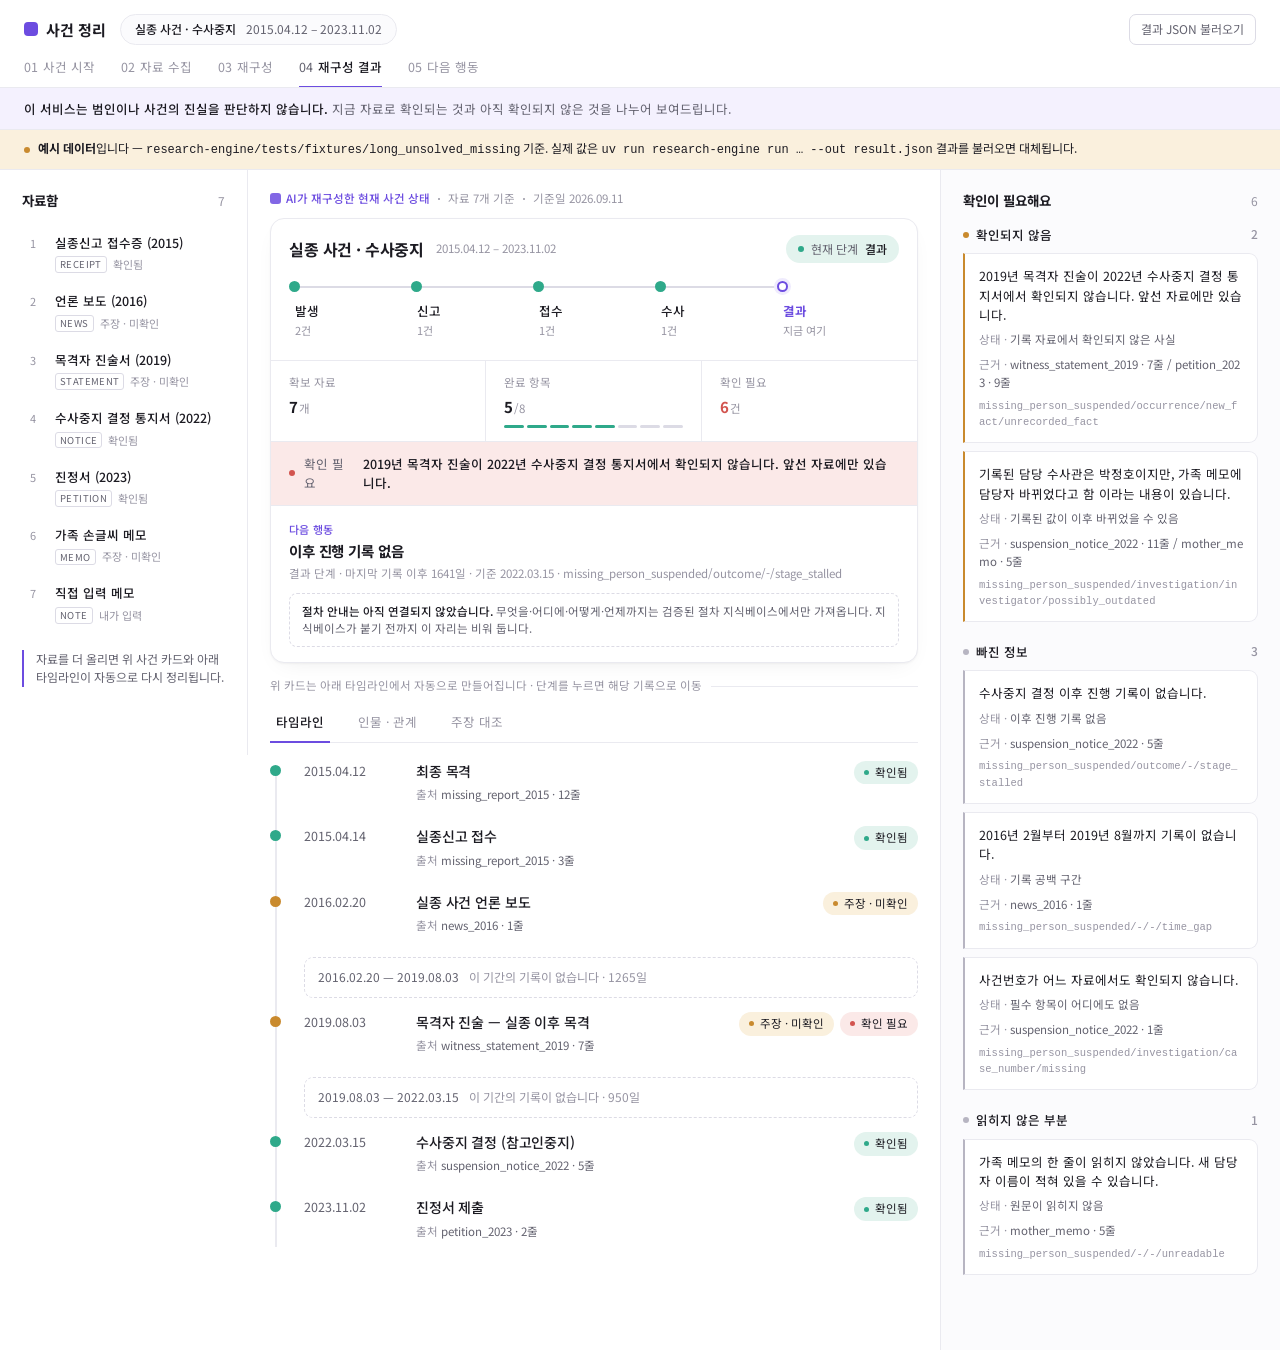
==== case-card/index.html @ bc7c815f "feat: 기능 2 사건 카드 화면 추가 research-engine의 PipelineResult를 그대로 소비하는 단일 HTML. - 사건 카드(스테퍼·지표·다음 행동)와 타임라" ====
<!doctype html>
<html lang="ko">
<head>
<meta charset="utf-8">
<meta name="viewport" content="width=device-width, initial-scale=1">
<title>나의 사건 카드</title>
<link rel="preconnect" href="https://fonts.googleapis.com">
<link rel="preconnect" href="https://fonts.gstatic.com" crossorigin>
<link rel="stylesheet" href="https://fonts.googleapis.com/css2?family=Noto+Sans+KR:wght@400;500;700&display=swap">
<style>
  :root{
    --bg:#fff; --sunken:#fbfbfd; --raised:#fff; --banner:#f4f1fe;
    --line:#eaeaf0; --line-2:#dcdbe5;
    --ink:#1c1b22; --ink-2:#63626f; --ink-3:#9694a2;
    --accent:#6c4ce0; --accent-soft:#efebfd;
    --ok:#2fa98a;   --ok-bg:#e3f3ee;
    --warn:#c98a2e; --warn-bg:#faf0dd;
    --bad:#d2544f;  --bad-bg:#fbe9e8;
    --idle:#b7b5c2;
    --shadow:0 1px 2px rgba(28,27,34,.04), 0 8px 24px -12px rgba(28,27,34,.10);
  }
  @media (prefers-color-scheme:dark){
    :root:not([data-theme="light"]){
      --bg:#131218; --sunken:#0e0d12; --raised:#1a1922; --banner:#1f1a30;
      --line:#2a2833; --line-2:#3b3846;
      --ink:#ecebf2; --ink-2:#a5a3b2; --ink-3:#75737f;
      --accent:#9b85f5; --accent-soft:#241f3a;
      --ok:#4fc9a5;   --ok-bg:#153630;
      --warn:#e0a94e; --warn-bg:#352a12;
      --bad:#ee7b76;  --bad-bg:#381c1b;
      --idle:#55525f;
      --shadow:0 1px 2px rgba(0,0,0,.4), 0 8px 24px -12px rgba(0,0,0,.6);
    }
  }
  :root[data-theme="dark"]{
    --bg:#131218; --sunken:#0e0d12; --raised:#1a1922; --banner:#1f1a30;
    --line:#2a2833; --line-2:#3b3846;
    --ink:#ecebf2; --ink-2:#a5a3b2; --ink-3:#75737f;
    --accent:#9b85f5; --accent-soft:#241f3a;
    --ok:#4fc9a5;   --ok-bg:#153630;
    --warn:#e0a94e; --warn-bg:#352a12;
    --bad:#ee7b76;  --bad-bg:#381c1b;
    --idle:#55525f;
    --shadow:0 1px 2px rgba(0,0,0,.4), 0 8px 24px -12px rgba(0,0,0,.6);
  }

  *{box-sizing:border-box}
  html,body{margin:0}
  body{
    background:var(--bg); color:var(--ink);
    font-family:"Noto Sans KR",Pretendard,-apple-system,"Malgun Gothic",sans-serif;
    font-size:13px; line-height:1.55; -webkit-font-smoothing:antialiased;
  }
  button{font:inherit;color:inherit;background:none;border:none;cursor:pointer}
  :focus-visible{outline:2px solid var(--accent);outline-offset:2px;border-radius:4px}

  /* ── 상단 ── */
  .topbar{display:flex;align-items:center;gap:14px;padding:14px 24px 0;flex-wrap:wrap}
  .brand{display:flex;align-items:center;gap:8px;font-weight:700;font-size:15px}
  .brand i{width:14px;height:14px;border-radius:4px;background:var(--accent)}
  .chip{display:flex;align-items:center;gap:10px;background:var(--sunken);
        border:1px solid var(--line);border-radius:999px;padding:5px 14px;font-size:12px}
  .chip b{font-weight:500}
  .chip span{color:var(--ink-2);font-variant-numeric:tabular-nums}
  .topbar .right{margin-left:auto;display:flex;align-items:center;gap:12px;font-size:12px;color:var(--ink-2)}
  .loadbtn{border:1px solid var(--line-2);border-radius:7px;padding:5px 11px;font-size:12px}
  .loadbtn:hover{border-color:var(--accent);color:var(--accent)}

  .tabs{display:flex;gap:26px;padding:12px 24px 0;border-bottom:1px solid var(--line);overflow-x:auto}
  .tab{padding-bottom:10px;font-size:12.5px;color:var(--ink-3);border-bottom:2px solid transparent;
       margin-bottom:-1px;white-space:nowrap}
  .tab b{font-weight:400;color:var(--ink-3);margin-right:5px;font-variant-numeric:tabular-nums}
  .tab[aria-current]{color:var(--ink);font-weight:500;border-bottom-color:var(--accent)}
  .tab[aria-current] b{color:var(--ink-2)}

  .notice{background:var(--banner);padding:11px 24px;font-size:12.5px;border-bottom:1px solid var(--line)}
  .notice b{font-weight:500}
  .notice span{color:var(--ink-2)}
  .sample{background:var(--warn-bg);padding:9px 24px;font-size:12px;border-bottom:1px solid var(--line);
          display:flex;align-items:center;gap:8px}
  .sample::before{content:"";width:6px;height:6px;border-radius:50%;background:var(--warn);flex:none}
  .sample[hidden]{display:none!important}

  /* ── 레이아웃 ── */
  .shell{display:grid;grid-template-columns:248px minmax(0,1fr) 340px;align-items:start}
  .col{padding:20px 22px 56px;min-width:0}
  .col-left{border-right:1px solid var(--line)}
  .col-right{border-left:1px solid var(--line);background:var(--sunken);min-height:100vh}
  .colhead{display:flex;align-items:baseline;justify-content:space-between;margin-bottom:14px}
  .colhead h2{margin:0;font-size:13.5px;font-weight:700}
  .colhead em{font-style:normal;color:var(--ink-3);font-size:12px;font-variant-numeric:tabular-nums}

  /* ── 자료함 ── */
  .docs{list-style:none;margin:0;padding:0;display:flex;flex-direction:column;gap:2px}
  .docs li{display:grid;grid-template-columns:16px 1fr;gap:9px;padding:8px;border-radius:8px}
  .docs .idx{color:var(--ink-3);font-size:11px;font-variant-numeric:tabular-nums;padding-top:2px}
  .docs .name{font-size:12.5px;font-weight:500;word-break:break-all}
  .docs .meta{display:flex;align-items:center;gap:6px;margin-top:4px;font-size:11px;color:var(--ink-3);flex-wrap:wrap}
  .kind{border:1px solid var(--line-2);border-radius:3px;padding:0 4px;font-size:9.5px;letter-spacing:.04em;color:var(--ink-2)}
  .hint{margin-top:18px;padding-left:12px;border-left:2px solid var(--accent);font-size:12px;color:var(--ink-2)}

  /* ── 사건 카드 ── */
  .eyebrow{display:flex;align-items:center;gap:8px;margin-bottom:10px;font-size:11.5px;color:var(--ink-3);flex-wrap:wrap}
  .eyebrow strong{color:var(--accent);font-weight:500;display:flex;align-items:center;gap:5px}
  .eyebrow strong::before{content:"";width:11px;height:11px;border-radius:3px;background:var(--accent);opacity:.85}
  .eyebrow .dot{width:2px;height:2px;border-radius:50%;background:var(--ink-3)}

  .card{background:var(--raised);border:1px solid var(--line);border-radius:14px;box-shadow:var(--shadow);overflow:hidden}
  .card-top{display:flex;align-items:center;gap:12px;padding:16px 18px 14px;flex-wrap:wrap}
  .casetype{font-size:16px;font-weight:700;letter-spacing:-.01em;margin:0}
  .range{font-size:11.5px;color:var(--ink-3);font-variant-numeric:tabular-nums}
  .stage-now{margin-left:auto;display:flex;align-items:center;gap:7px;background:var(--ok-bg);
             border-radius:999px;padding:5px 12px;font-size:12px;font-weight:500;white-space:nowrap}
  .stage-now::before{content:"";width:6px;height:6px;border-radius:50%;background:var(--ok)}
  .stage-now em{font-style:normal;color:var(--ink-2);font-weight:400}

  .stepper{display:flex;padding:4px 18px 20px;overflow-x:auto}
  .step{flex:1;position:relative;text-align:left;padding-top:20px;min-width:74px}
  .step::before{content:"";position:absolute;top:5px;left:0;right:0;height:1.5px;background:var(--line-2)}
  .step:first-child::before{left:5px}
  .step:last-child::before{right:calc(100% - 6px)}
  .step .node{position:absolute;top:0;left:0;width:11px;height:11px;border-radius:50%;
              background:var(--raised);border:2.5px solid var(--idle);transition:border-color .3s,background .3s}
  .step[data-state="done"]    .node{border-color:var(--ok);background:var(--ok)}
  .step[data-state="current"] .node{border-color:var(--accent);background:var(--raised);box-shadow:0 0 0 3px var(--accent-soft)}
  .step[data-state="skipped"] .node{border-color:var(--warn);border-style:dashed;background:var(--raised)}
  .step[data-state="pending"] .node{border-color:var(--line-2);background:var(--raised)}
  .step .lab{display:block;font-size:12.5px;font-weight:500;white-space:nowrap;overflow:hidden;text-overflow:ellipsis}
  .step .sub{display:block;font-size:11px;color:var(--ink-3);margin-top:1px}
  .step[data-state="pending"] .lab{color:var(--ink-3);font-weight:400}
  .step[data-state="current"] .lab{color:var(--accent);font-weight:700}
  .step:hover .lab{color:var(--accent)}

  .stats{display:grid;grid-template-columns:repeat(3,1fr);border-top:1px solid var(--line)}
  .stat{padding:13px 18px;border-right:1px solid var(--line)}
  .stat:last-child{border-right:none}
  .stat .k{font-size:11.5px;color:var(--ink-3)}
  .stat .v{font-size:15px;font-weight:700;font-variant-numeric:tabular-nums;margin-top:3px;letter-spacing:-.01em}
  .stat .v small{font-size:11.5px;font-weight:400;color:var(--ink-3);margin-left:1px}
  .stat.alert .v{color:var(--bad)}
  .bars{display:flex;gap:3px;margin-top:7px}
  .bars i{flex:1;height:3px;border-radius:2px;background:var(--line-2)}
  .bars i.on{background:var(--ok)}

  .needline{display:flex;align-items:center;gap:9px;padding:12px 18px;border-top:1px solid var(--line);
            background:var(--bad-bg);font-size:12.5px}
  .needline::before{content:"";width:6px;height:6px;border-radius:50%;background:var(--bad);flex:none}
  .needline span{color:var(--ink-2)}
  .needline b{font-weight:500}

  .nextact{padding:15px 18px;border-top:1px solid var(--line)}
  .nextact .k{font-size:11px;color:var(--accent);font-weight:500;letter-spacing:.03em}
  .nextact .t{font-size:14.5px;font-weight:700;margin-top:2px;letter-spacing:-.01em}
  .nextact .why{font-size:11.5px;color:var(--ink-3);margin-top:3px;word-break:break-all}
  .kbpend{margin-top:10px;padding:9px 12px;border:1px dashed var(--line-2);border-radius:8px;
          font-size:11.5px;color:var(--ink-2);line-height:1.5}
  .kbpend b{color:var(--ink);font-weight:500}

  .bridge{display:flex;align-items:center;gap:9px;margin:14px 0 16px;font-size:11.5px;color:var(--ink-3)}
  .bridge::after{content:"";flex:1;height:1px;background:var(--line)}

  /* ── 타임라인 ── */
  .tl-tabs{display:flex;gap:22px;border-bottom:1px solid var(--line);margin-bottom:18px}
  .tl-tabs button{padding-bottom:9px;font-size:12.5px;color:var(--ink-3);
                  border-bottom:2px solid transparent;margin-bottom:-1px}
  .tl-tabs button[aria-current]{color:var(--ink);font-weight:500;border-bottom-color:var(--accent)}

  .tl{list-style:none;margin:0;padding:0;position:relative}
  .tl::before{content:"";position:absolute;left:5px;top:6px;bottom:16px;width:1.5px;background:var(--line)}
  .tl>li{position:relative;padding:0 0 22px 40px;border-radius:8px;margin-left:-6px}
  .tl>li.gaprow{padding-left:40px;padding-bottom:14px}
  .tl .node{position:absolute;left:6px;top:4px;width:11px;height:11px;border-radius:50%;
            background:var(--bg);border:2.5px solid var(--idle)}
  .tl li[data-ev="record"]    .node{border-color:var(--ok);background:var(--ok)}
  .tl li[data-ev="statement"] .node{border-color:var(--warn);background:var(--warn)}
  .tl li[data-ev="user"]      .node{border-style:dashed;background:var(--bg)}
  .tl .row{display:flex;align-items:flex-start;gap:12px;flex-wrap:wrap}
  .tl .when{font-size:12.5px;color:var(--ink-2);font-variant-numeric:tabular-nums;flex:none;width:100px}
  .tl .body{min-width:0;flex:1}
  .tl .what{font-size:14px;font-weight:500;letter-spacing:-.01em}
  .tl .src{margin-top:4px;font-size:11.5px;color:var(--ink-3);word-break:break-all}
  .tl .src b{font-weight:400;color:var(--ink-2)}
  .tl .pills{display:flex;gap:6px;flex:none;flex-wrap:wrap}
  .tl li.lit{animation:lit 1.4s ease}
  @keyframes lit{0%,60%{background:var(--accent-soft)}100%{background:transparent}}

  .pill{display:inline-flex;align-items:center;gap:6px;border-radius:999px;padding:3px 10px;
        font-size:11.5px;white-space:nowrap}
  .pill::before{content:"";width:5px;height:5px;border-radius:50%}
  .pill.ok{background:var(--ok-bg)}     .pill.ok::before{background:var(--ok)}
  .pill.warn{background:var(--warn-bg)} .pill.warn::before{background:var(--warn)}
  .pill.bad{background:var(--bad-bg)}   .pill.bad::before{background:var(--bad)}
  .pill.self{border:1px solid var(--line-2);color:var(--ink-2)} .pill.self::before{display:none}

  .gap{display:flex;align-items:center;gap:10px;border:1px dashed var(--line-2);border-radius:9px;
       padding:10px 13px;font-size:12px;color:var(--ink-2);font-variant-numeric:tabular-nums;flex-wrap:wrap}

  /* ── 확인이 필요해요 ── */
  .group{margin-bottom:20px}
  .grouphead{display:flex;align-items:center;gap:7px;margin-bottom:9px;font-size:12.5px;font-weight:500}
  .grouphead::before{content:"";width:6px;height:6px;border-radius:50%;background:var(--idle)}
  .grouphead.bad::before{background:var(--bad)}
  .grouphead.warn::before{background:var(--warn)}
  .grouphead em{margin-left:auto;font-style:normal;color:var(--ink-3);font-size:12px;font-variant-numeric:tabular-nums}
  .issue{background:var(--raised);border:1px solid var(--line);border-left:2.5px solid var(--idle);
         border-radius:0 9px 9px 0;padding:12px 14px;margin-bottom:8px}
  .issue.bad{border-left-color:var(--bad)}
  .issue.warn{border-left-color:var(--warn)}
  .issue p{margin:0;font-size:12.5px}
  .issue .how{margin-top:7px;font-size:11.5px;color:var(--ink-3);word-break:break-all}
  .issue .how b{font-weight:400;color:var(--ink-2)}
  .issue .trig{margin-top:6px;font-size:10.5px;color:var(--ink-3);font-family:ui-monospace,monospace;word-break:break-all}

  .empty{color:var(--ink-3);font-size:12.5px;padding:8px 0}

  @media (max-width:1080px){
    .shell{grid-template-columns:1fr}
    .col-left,.col-right{border:none;border-top:1px solid var(--line);min-height:0}
    .col-left{order:2} .col-right{order:3}
  }
  @media (prefers-reduced-motion:reduce){*{animation:none!important;transition:none!important}}
</style>
</head>
<body>

<header>
  <div class="topbar">
    <div class="brand"><i></i>사건 정리</div>
    <div class="chip"><b id="caseLabel">—</b><span id="caseRange"></span></div>
    <div class="right">
      <button class="loadbtn" id="loadBtn">결과 JSON 불러오기</button>
      <input type="file" id="fileInput" accept=".json" hidden>
    </div>
  </div>
  <nav class="tabs">
    <span class="tab"><b>01</b>사건 시작</span>
    <span class="tab"><b>02</b>자료 수집</span>
    <span class="tab"><b>03</b>재구성</span>
    <span class="tab" aria-current="page"><b>04</b>재구성 결과</span>
    <span class="tab"><b>05</b>다음 행동</span>
  </nav>
  <p class="notice" style="margin:0">
    <b>이 서비스는 범인이나 사건의 진실을 판단하지 않습니다.</b>
    <span>지금 자료로 확인되는 것과 아직 확인되지 않은 것을 나누어 보여드립니다.</span>
  </p>
  <p class="sample" id="sampleBar" style="margin:0">
    <span><b>예시 데이터</b>입니다 — <code>research-engine/tests/fixtures/long_unsolved_missing</code> 기준.
    실제 값은 <code>uv run research-engine run … --out result.json</code> 결과를 불러오면 대체됩니다.</span>
  </p>
</header>

<main class="shell">
  <aside class="col col-left">
    <div class="colhead"><h2>자료함</h2><em id="docCount">0</em></div>
    <ul class="docs" id="docList"></ul>
    <p class="hint">자료를 더 올리면 위 사건 카드와 아래 타임라인이 자동으로 다시 정리됩니다.</p>
  </aside>

  <section class="col">
    <div class="eyebrow">
      <strong>AI가 재구성한 현재 사건 상태</strong>
      <span class="dot"></span><span id="basis">—</span>
      <span class="dot"></span><span id="asOf">—</span>
    </div>

    <article class="card">
      <div class="card-top">
        <h1 class="casetype" id="cardTitle">—</h1>
        <span class="range" id="cardRange"></span>
        <span class="stage-now" id="stageNow" hidden><em>현재 단계</em> <span id="stageNowLabel"></span></span>
      </div>

      <div class="stepper" id="stepper"></div>

      <div class="stats">
        <div class="stat"><div class="k">확보 자료</div><div class="v" id="sEv">—</div></div>
        <div class="stat"><div class="k">완료 항목</div><div class="v" id="sDone">—</div><div class="bars" id="sBars"></div></div>
        <div class="stat alert"><div class="k">확인 필요</div><div class="v" id="sNeed">—</div></div>
      </div>

      <div class="needline" id="needLine" hidden><span>확인 필요</span><b id="topNeed"></b></div>

      <div class="nextact">
        <div class="k">다음 행동</div>
        <div class="t" id="nextTitle">—</div>
        <div class="why" id="nextWhy"></div>
        <div class="kbpend" id="kbPend" hidden>
          <b>절차 안내는 아직 연결되지 않았습니다.</b>
          무엇을·어디에·어떻게·언제까지는 검증된 절차 지식베이스에서만 가져옵니다.
          지식베이스가 붙기 전까지 이 자리는 비워 둡니다.
        </div>
      </div>
    </article>

    <p class="bridge">위 카드는 아래 타임라인에서 자동으로 만들어집니다 · 단계를 누르면 해당 기록으로 이동</p>

    <div class="tl-tabs">
      <button aria-current="page">타임라인</button>
      <button>인물 · 관계</button>
      <button>주장 대조</button>
    </div>
    <ul class="tl" id="tl"></ul>
  </section>

  <aside class="col col-right">
    <div class="colhead"><h2>확인이 필요해요</h2><em id="issueCount">0</em></div>
    <div id="issueGroups"></div>
  </aside>
</main>

<script>
/* ──────────────────────────────────────────────────────────────
   research-engine 출력(PipelineResult / CaseAnalysis)을 그대로 소비한다.
   필드명은 research-engine/src/research_engine/schema/ 와 1:1 대응.
   ────────────────────────────────────────────────────────────── */

const STAGE_LABELS = {
  occurrence:"발생", transfer:"송금", report:"신고",
  receipt:"접수", investigation:"수사", outcome:"결과",
};

// EvidenceLevel → 목업 배지
const EVIDENCE = {
  record:    {cls:"ok",   text:"확인됨"},
  statement: {cls:"warn", text:"주장 · 미확인"},
  user:      {cls:"self", text:"내가 입력"},
};

// IssueCategory → 우측 패널 묶음 (schema/analysis.py ISSUE_CATEGORY_LABELS)
const CATEGORY = {
  inconsistency:{label:"자료끼리 어긋남", cls:"bad"},
  unverified:   {label:"확인되지 않음",   cls:"warn"},
  missing:      {label:"빠진 정보",       cls:""},
  unreadable:   {label:"읽히지 않은 부분", cls:""},
};
const CATEGORY_ORDER = ["inconsistency","unverified","missing","unreadable"];

// GapCondition → 사람이 읽는 상태 설명. 절차 안내가 아니라 '무엇이 비어 있는가'만 말한다.
const CONDITION = {
  conflicting:"자료끼리 어긋남",
  suspected_conflict:"모순 의심 · 근거 부족",
  claimed_only:"진술만 있고 기록 자료 없음",
  low_confidence:"추출 신뢰도 낮음",
  missing:"필수 항목이 어디에도 없음",
  unreadable:"원문이 읽히지 않음",
  identity_unconfirmed:"동일인 여부 미확인",
  time_gap:"기록 공백 구간",
  stage_skipped:"중간 단계 자료 없음",
  stage_stalled:"이후 진행 기록 없음",
  unrecorded_fact:"기록 자료에서 확인되지 않은 사실",
  possibly_outdated:"기록된 값이 이후 바뀌었을 수 있음",
};

const $ = id => document.getElementById(id);
const esc = s => String(s ?? "").replace(/[&<>"]/g, c => ({"&":"&amp;","<":"&lt;",">":"&gt;",'"':"&quot;"}[c]));

function fmtDate(iso, withTime){
  if(!iso) return "";
  const d = new Date(iso);
  if(isNaN(d)) return String(iso);
  const s = `${d.getFullYear()}.${String(d.getMonth()+1).padStart(2,"0")}.${String(d.getDate()).padStart(2,"0")}`;
  return withTime && (d.getHours() || d.getMinutes())
    ? `${s} ${String(d.getHours()).padStart(2,"0")}:${String(d.getMinutes()).padStart(2,"0")}` : s;
}

/** TimelineEvent.time 은 TimeValue (Sourced 아님) — start/raw/needs_confirmation 을 쓴다. */
function eventWhen(ev){
  if(ev.time_unknown || !ev.time) return "시각 정보 없음";
  if(ev.time.start) return fmtDate(ev.time.start, ev.time.granularity === "minute" || ev.time.granularity === "hour");
  return ev.time.raw || "시각 미상";
}

function srcText(sources){
  if(!sources || !sources.length) return "";
  return sources.map(s => {
    const line = s.source_line ? ` · ${s.source_line}줄` : "";
    return `${s.source_doc_id}${line}`;
  }).join(" / ");
}

/* ── 렌더 ───────────────────────────────────────────────── */

let DATA = null;

function render(result){
  DATA = result;
  const analysis = result.analysis || {};
  const card     = analysis.case_card || {};
  const timeline = result.timeline || {};
  const docs     = result.documents || [];
  const issues   = (analysis.issues || []).slice().sort((a,b) => (a.priority ?? 99) - (b.priority ?? 99));

  // 머리말
  const label = card.case_type_label || result.case_type || "사건";
  $("caseLabel").textContent = label;
  $("cardTitle").textContent = label;
  const span = timelineSpan(timeline.events || []);
  $("caseRange").textContent = span;
  $("cardRange").textContent = span;
  $("basis").textContent = `자료 ${card.evidence_doc_count ?? docs.length}개 기준`;
  $("asOf").textContent = result.as_of ? `기준일 ${fmtDate(result.as_of)}` : "";

  // 현재 단계
  const cur = card.current_stage || timeline.current_stage;
  if(cur){
    $("stageNow").hidden = false;
    $("stageNowLabel").textContent = STAGE_LABELS[cur] || cur;
  } else $("stageNow").hidden = true;

  renderDocs(docs);
  renderStepper(card.stages || timeline.stages || []);
  renderStats(card, issues.length);
  renderNext(card.next_trigger, issues);
  renderTimeline(timeline);
  renderIssues(issues);
}

function timelineSpan(events){
  const times = events.map(e => e.time && e.time.start).filter(Boolean).sort();
  if(!times.length) return "";
  const a = fmtDate(times[0]), b = fmtDate(times[times.length-1]);
  return a === b ? a : `${a} – ${b}`;
}

function renderDocs(docs){
  $("docCount").textContent = docs.length;
  $("docList").innerHTML = docs.map((d,i) => `
    <li>
      <span class="idx">${i+1}</span>
      <div>
        <div class="name">${esc(d.file_name || d.doc_id)}</div>
        <div class="meta">
          <span class="kind">${esc((d.doc_type || "doc").toUpperCase())}</span>
          <span>${esc(EVIDENCE[d.evidence_level]?.text || d.evidence_level || "")}</span>
        </div>
      </div>
    </li>`).join("");
}

function renderStepper(stages){
  $("stepper").innerHTML = stages.map(s => `
    <button class="step" data-state="${esc(s.state)}" data-stage="${esc(s.stage)}">
      <span class="node"></span>
      <span class="lab">${esc(s.label || STAGE_LABELS[s.stage] || s.stage)}</span>
      <span class="sub">${s.state === "current" ? "지금 여기"
                        : s.state === "skipped" ? "자료 없음"
                        : s.state === "pending" ? "예정"
                        : `${(s.timeline_event_ids||[]).length}건`}</span>
    </button>`).join("");
}

function renderStats(card, issueCount){
  $("sEv").innerHTML = `${card.evidence_doc_count ?? "—"}<small>개</small>`;
  const done = card.slots_done ?? 0, total = card.slots_total ?? 0;
  $("sDone").innerHTML = `${done}<small>/${total}</small>`;
  $("sBars").innerHTML = Array.from({length: total}, (_,i) => `<i class="${i < done ? "on" : ""}"></i>`).join("");
  $("sNeed").innerHTML = `${card.needs_confirmation_count ?? issueCount}<small>건</small>`;
}

function renderNext(trigger, issues){
  const top = issues[0];
  if(!trigger && !top){
    $("nextTitle").textContent = "확인이 필요한 항목이 없습니다";
    $("nextWhy").textContent = "";
    $("needLine").hidden = true;
    $("kbPend").hidden = true;
    return;
  }
  const t = trigger || (top && top.trigger);
  const cond = t && CONDITION[t.condition] || (top && CONDITION[top.condition]) || "확인 필요";

  // 절차 문구는 지어내지 않는다. 조건 이름만 보여주고 안내는 지식베이스로 넘긴다.
  $("nextTitle").textContent = cond;
  const bits = [];
  if(t){
    if(t.stage) bits.push(`${STAGE_LABELS[t.stage] || t.stage} 단계`);
    if(t.elapsed_days != null) bits.push(`마지막 기록 이후 ${t.elapsed_days}일`);
    if(t.since) bits.push(`기준 ${fmtDate(t.since)}`);
    bits.push(t.key);
  }
  $("nextWhy").textContent = bits.join(" · ");
  $("kbPend").hidden = false;

  if(top){
    $("needLine").hidden = false;
    $("topNeed").textContent = top.message;
  } else $("needLine").hidden = true;
}

function renderTimeline(timeline){
  const events = (timeline.events || []).slice().sort((a,b) => {
    const x = a.time && a.time.start, y = b.time && b.time.start;
    if(!x) return 1; if(!y) return -1;
    return new Date(x) - new Date(y);
  });
  const gaps = timeline.gaps || [];
  const rows = [];

  events.forEach(ev => {
    const badge = EVIDENCE[ev.evidence_level] || EVIDENCE.statement;
    const pills = [`<span class="pill ${badge.cls}">${badge.text}</span>`];
    if(ev.needs_confirmation) pills.push(`<span class="pill bad">확인 필요</span>`);
    (ev.flags || []).forEach(f => pills.push(`<span class="pill warn">${esc(f)}</span>`));

    rows.push(`
      <li data-ev="${esc(ev.evidence_level)}" id="tl-${esc(ev.timeline_event_id)}" data-stage="${esc(ev.stage)}">
        <span class="node"></span>
        <div class="row">
          <span class="when">${esc(eventWhen(ev))}</span>
          <div class="body">
            <div class="what">${esc(ev.title)}</div>
            <div class="src">출처 <b>${esc(srcText(ev.sources))}</b></div>
          </div>
          <div class="pills">${pills.join("")}</div>
        </div>
      </li>`);

    // 이 이벤트 다음에 오는 공백 구간
    gaps.filter(g => g.before_event_id === ev.timeline_event_id).forEach(g => {
      const days = Math.round((g.hours || 0) / 24);
      rows.push(`
        <li class="gaprow">
          <div class="gap">
            <span>${esc(fmtDate(g.start))} — ${esc(fmtDate(g.end))}</span>
            <span style="color:var(--ink-3)">이 기간의 기록이 없습니다 · ${days}일</span>
          </div>
        </li>`);
    });
  });

  $("tl").innerHTML = rows.join("") || `<li class="empty">타임라인 이벤트가 없습니다.</li>`;
}

function renderIssues(issues){
  $("issueCount").textContent = issues.length;
  const byCat = {};
  issues.forEach(i => (byCat[i.category] ||= []).push(i));

  const html = CATEGORY_ORDER.filter(c => byCat[c]).map(c => {
    const meta = CATEGORY[c];
    const items = byCat[c].map(i => `
      <div class="issue ${meta.cls}">
        <p>${esc(i.message)}</p>
        <p class="how">상태 · <b>${esc(CONDITION[i.condition] || i.condition)}</b></p>
        ${i.sources && i.sources.length ? `<p class="how">근거 · <b>${esc(srcText(i.sources))}</b></p>` : ""}
        <p class="trig">${esc(i.trigger ? i.trigger.key : "")}</p>
      </div>`).join("");
    return `<div class="group">
      <div class="grouphead ${meta.cls}">${meta.label}<em>${byCat[c].length}</em></div>
      ${items}
    </div>`;
  }).join("");

  $("issueGroups").innerHTML = html || `<p class="empty">확인이 필요한 항목이 없습니다.</p>`;
}

/* ── 상호작용 ───────────────────────────────────────────── */

$("stepper").addEventListener("click", e => {
  const step = e.target.closest(".step"); if(!step) return;
  const row = document.querySelector(`.tl > li[data-stage="${step.dataset.stage}"]`);
  if(!row) return;
  row.scrollIntoView({behavior:"smooth", block:"center"});
  row.classList.remove("lit"); void row.offsetWidth; row.classList.add("lit");
});

$("loadBtn").addEventListener("click", () => $("fileInput").click());
$("fileInput").addEventListener("change", async e => {
  const file = e.target.files[0]; if(!file) return;
  try{
    const json = JSON.parse(await file.text());
    // PipelineResult 전체 / CaseAnalysis 단독 둘 다 받는다
    render(json.analysis ? json : {case_type:json.case_type, as_of:json.as_of, documents:[], timeline:{}, analysis:json});
    $("sampleBar").hidden = true;
  }catch(err){
    alert("JSON을 읽지 못했습니다: " + err.message);
  }
});

/* ── 예시 데이터 ────────────────────────────────────────────
   tests/fixtures/long_unsolved_missing 기준. 실제 수치는 파이프라인 실행 결과로 대체된다.
   ────────────────────────────────────────────────────────── */
const SAMPLE = {
  case_id:"demo-long-unsolved-missing",
  case_type:"missing_person_suspended",
  as_of:"2026-09-11",
  documents:[
    {doc_id:"missing_report_2015",    file_name:"실종신고 접수증 (2015)",   doc_type:"receipt",   evidence_level:"record"},
    {doc_id:"news_2016",              file_name:"언론 보도 (2016)",         doc_type:"news",      evidence_level:"statement"},
    {doc_id:"witness_statement_2019", file_name:"목격자 진술서 (2019)",     doc_type:"statement", evidence_level:"statement"},
    {doc_id:"suspension_notice_2022", file_name:"수사중지 결정 통지서 (2022)", doc_type:"notice", evidence_level:"record"},
    {doc_id:"petition_2023",          file_name:"진정서 (2023)",            doc_type:"petition",  evidence_level:"record"},
    {doc_id:"mother_memo",            file_name:"가족 손글씨 메모",          doc_type:"memo",      evidence_level:"statement"},
    {doc_id:"note_family",            file_name:"직접 입력 메모",            doc_type:"note",      evidence_level:"user"},
  ],
  timeline:{
    case_type:"missing_person_suspended",
    current_stage:"outcome",
    stages:[
      {stage:"occurrence",    label:"발생", state:"done",    timeline_event_ids:["t1","t4"]},
      {stage:"report",        label:"신고", state:"done",    timeline_event_ids:["t2"]},
      {stage:"receipt",       label:"접수", state:"done",    timeline_event_ids:["t2"]},
      {stage:"investigation", label:"수사", state:"done",    timeline_event_ids:["t3"]},
      {stage:"outcome",       label:"결과", state:"current", timeline_event_ids:["t5","t6"]},
    ],
    events:[
      {timeline_event_id:"t1", stage:"occurrence", title:"최종 목격", evidence_level:"record",
       time:{raw:"2015-04-12", start:"2015-04-12T00:00:00", granularity:"day"},
       event_ids:["e1"], sources:[{source_doc_id:"missing_report_2015", source_line:12}]},
      {timeline_event_id:"t2", stage:"receipt", title:"실종신고 접수", evidence_level:"record",
       time:{raw:"2015-04-14", start:"2015-04-14T00:00:00", granularity:"day"},
       event_ids:["e2"], sources:[{source_doc_id:"missing_report_2015", source_line:3}]},
      {timeline_event_id:"t3", stage:"investigation", title:"실종 사건 언론 보도", evidence_level:"statement",
       time:{raw:"2016-02-20", start:"2016-02-20T00:00:00", granularity:"day"},
       event_ids:["e3"], sources:[{source_doc_id:"news_2016", source_line:1}]},
      {timeline_event_id:"t4", stage:"occurrence", title:"목격자 진술 — 실종 이후 목격", evidence_level:"statement",
       time:{raw:"2019-08-03", start:"2019-08-03T00:00:00", granularity:"day"}, needs_confirmation:true,
       event_ids:["e4"], sources:[{source_doc_id:"witness_statement_2019", source_line:7}]},
      {timeline_event_id:"t5", stage:"outcome", title:"수사중지 결정 (참고인중지)", evidence_level:"record",
       time:{raw:"2022-03-15", start:"2022-03-15T00:00:00", granularity:"day"},
       event_ids:["e5"], sources:[{source_doc_id:"suspension_notice_2022", source_line:5}]},
      {timeline_event_id:"t6", stage:"outcome", title:"진정서 제출", evidence_level:"record",
       time:{raw:"2023-11-02", start:"2023-11-02T00:00:00", granularity:"day"},
       event_ids:["e6"], sources:[{source_doc_id:"petition_2023", source_line:2}]},
    ],
    gaps:[
      {start:"2016-02-20T00:00:00", end:"2019-08-03T00:00:00", hours:30360, before_event_id:"t3", after_event_id:"t4"},
      {start:"2019-08-03T00:00:00", end:"2022-03-15T00:00:00", hours:22800, before_event_id:"t4", after_event_id:"t5"},
    ],
    entities:[], mention_to_entity:{},
  },
  analysis:{
    case_id:"demo-long-unsolved-missing", case_type:"missing_person_suspended", as_of:"2026-09-11",
    issues:[
      {issue_id:"i1", category:"unverified", condition:"unrecorded_fact", priority:10,
       message:"2019년 목격자 진술이 2022년 수사중지 결정 통지서에서 확인되지 않습니다. 앞선 자료에만 있습니다.",
       stage:"occurrence",
       sources:[{source_doc_id:"witness_statement_2019", source_line:7},{source_doc_id:"petition_2023", source_line:9}],
       trigger:{key:"missing_person_suspended/occurrence/new_fact/unrecorded_fact",
                case_type:"missing_person_suspended", condition:"unrecorded_fact",
                stage:"occurrence", since:"2019-08-03T00:00:00"}},
      {issue_id:"i2", category:"missing", condition:"stage_stalled", priority:20,
       message:"수사중지 결정 이후 진행 기록이 없습니다.",
       stage:"outcome", sources:[{source_doc_id:"suspension_notice_2022", source_line:5}],
       trigger:{key:"missing_person_suspended/outcome/-/stage_stalled",
                case_type:"missing_person_suspended", condition:"stage_stalled",
                stage:"outcome", since:"2022-03-15T00:00:00", elapsed_days:1641}},
      {issue_id:"i3", category:"unverified", condition:"possibly_outdated", priority:30,
       message:"기록된 담당 수사관은 박정호이지만, 가족 메모에 담당자 바뀌었다고 함 이라는 내용이 있습니다.",
       stage:"investigation", slot:"investigator",
       sources:[{source_doc_id:"suspension_notice_2022", source_line:11},{source_doc_id:"mother_memo", source_line:5}],
       clarification_request_ids:["mother_memo:u5:q"],
       trigger:{key:"missing_person_suspended/investigation/investigator/possibly_outdated",
                case_type:"missing_person_suspended", condition:"possibly_outdated",
                stage:"investigation", slot:"investigator", since:"2025-01-01T00:00:00"}},
      {issue_id:"i4", category:"missing", condition:"time_gap", priority:40,
       message:"2016년 2월부터 2019년 8월까지 기록이 없습니다.",
       sources:[{source_doc_id:"news_2016", source_line:1}],
       trigger:{key:"missing_person_suspended/-/-/time_gap",
                case_type:"missing_person_suspended", condition:"time_gap"}},
      {issue_id:"i5", category:"missing", condition:"missing", priority:50,
       message:"사건번호가 어느 자료에서도 확인되지 않습니다.",
       stage:"investigation", slot:"case_number",
       checked_doc_ids:["suspension_notice_2022","petition_2023"],
       sources:[{source_doc_id:"suspension_notice_2022", source_line:1}],
       trigger:{key:"missing_person_suspended/investigation/case_number/missing",
                case_type:"missing_person_suspended", condition:"missing",
                stage:"investigation", slot:"case_number"}},
      {issue_id:"i6", category:"unreadable", condition:"unreadable", priority:60,
       message:"가족 메모의 한 줄이 읽히지 않았습니다. 새 담당자 이름이 적혀 있을 수 있습니다.",
       sources:[{source_doc_id:"mother_memo", source_line:5}],
       clarification_request_ids:["mother_memo:u5:q"],
       trigger:{key:"missing_person_suspended/-/-/unreadable",
                case_type:"missing_person_suspended", condition:"unreadable"}},
    ],
    slot_statuses:[], pair_decisions:[], action_triggers:[],
    case_card:{
      case_type:"missing_person_suspended",
      case_type_label:"실종 사건 · 수사중지",
      requirements_status:"draft_unverified",
      current_stage:"outcome",
      evidence_doc_count:7,
      needs_confirmation_count:6,
      slots_done:5, slots_total:8,
      stages:[
        {stage:"occurrence",    label:"발생", state:"done",    timeline_event_ids:["t1","t4"]},
        {stage:"report",        label:"신고", state:"done",    timeline_event_ids:["t2"]},
        {stage:"receipt",       label:"접수", state:"done",    timeline_event_ids:["t2"]},
        {stage:"investigation", label:"수사", state:"done",    timeline_event_ids:["t3"]},
        {stage:"outcome",       label:"결과", state:"current", timeline_event_ids:["t5","t6"]},
      ],
      next_trigger:{key:"missing_person_suspended/outcome/-/stage_stalled",
                    case_type:"missing_person_suspended", condition:"stage_stalled",
                    stage:"outcome", since:"2022-03-15T00:00:00", elapsed_days:1641},
    },
  },
};

render(SAMPLE);
</script>
</body>
</html>
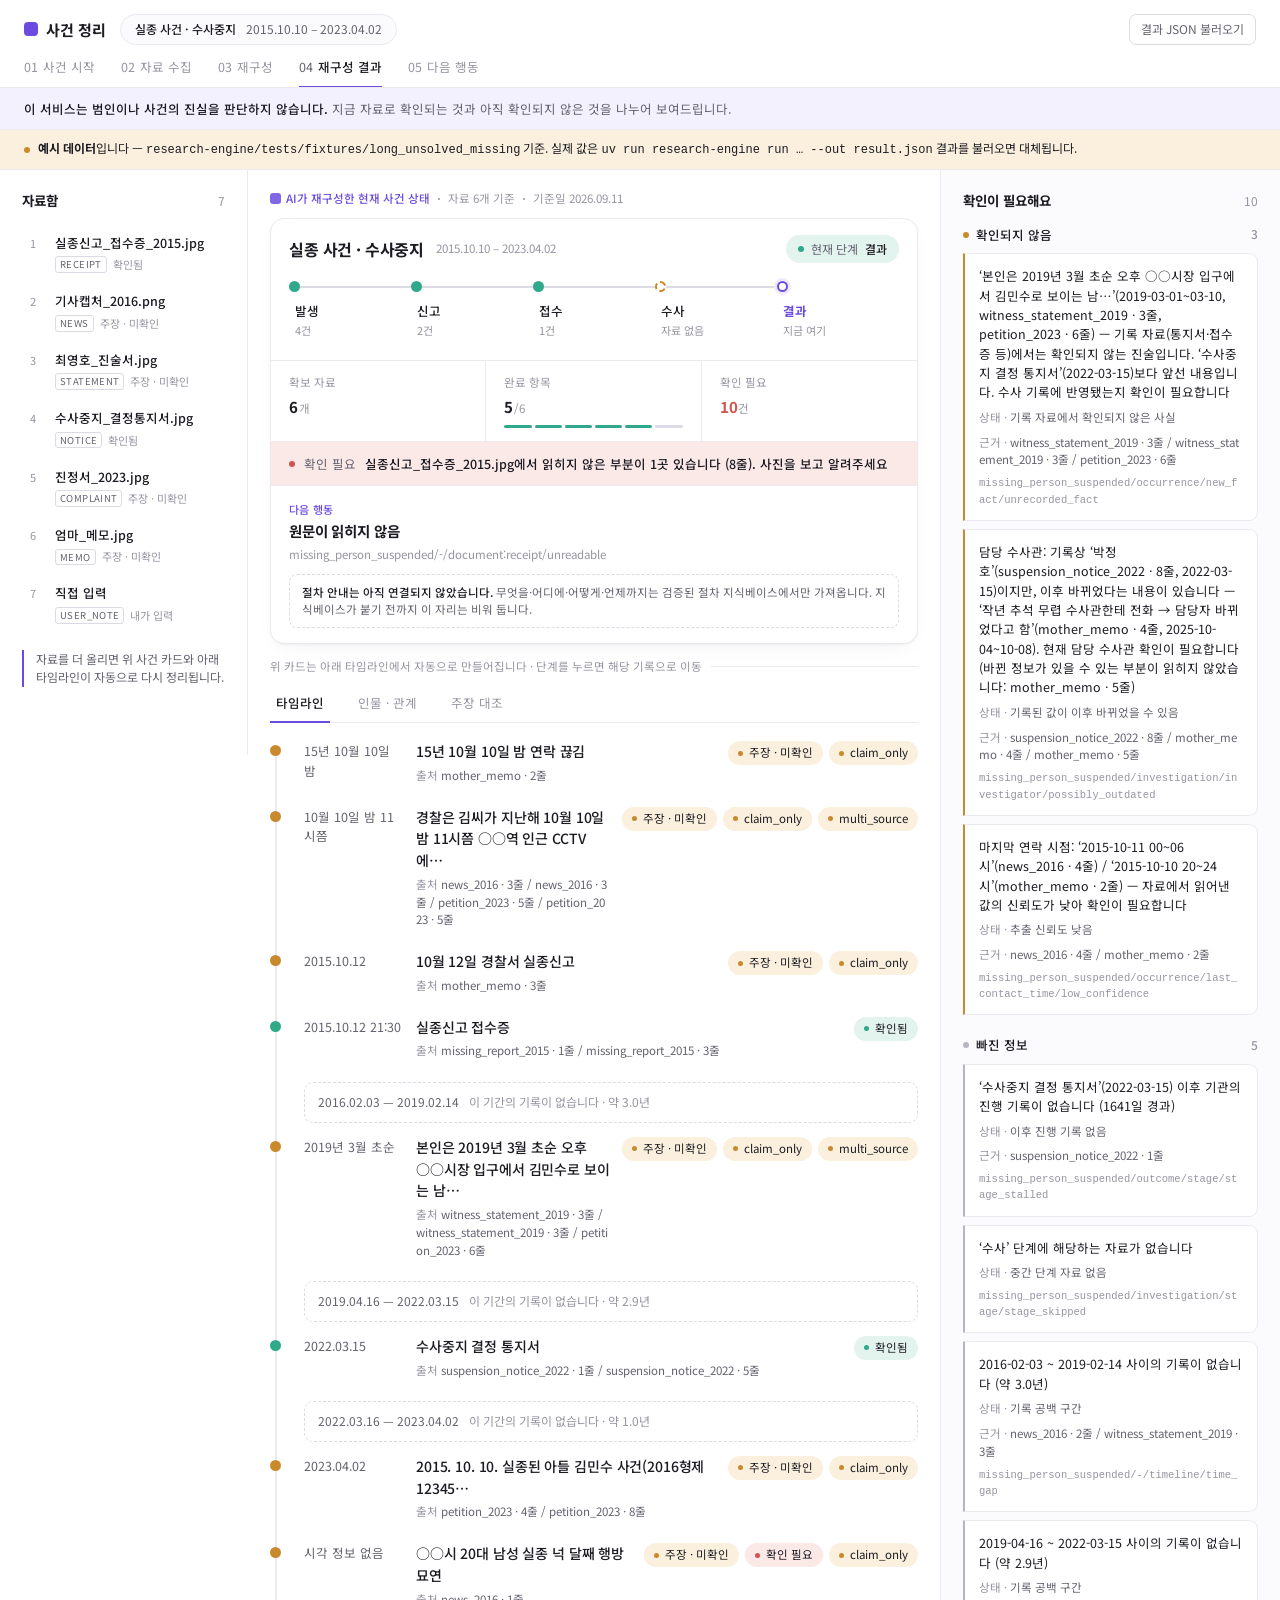
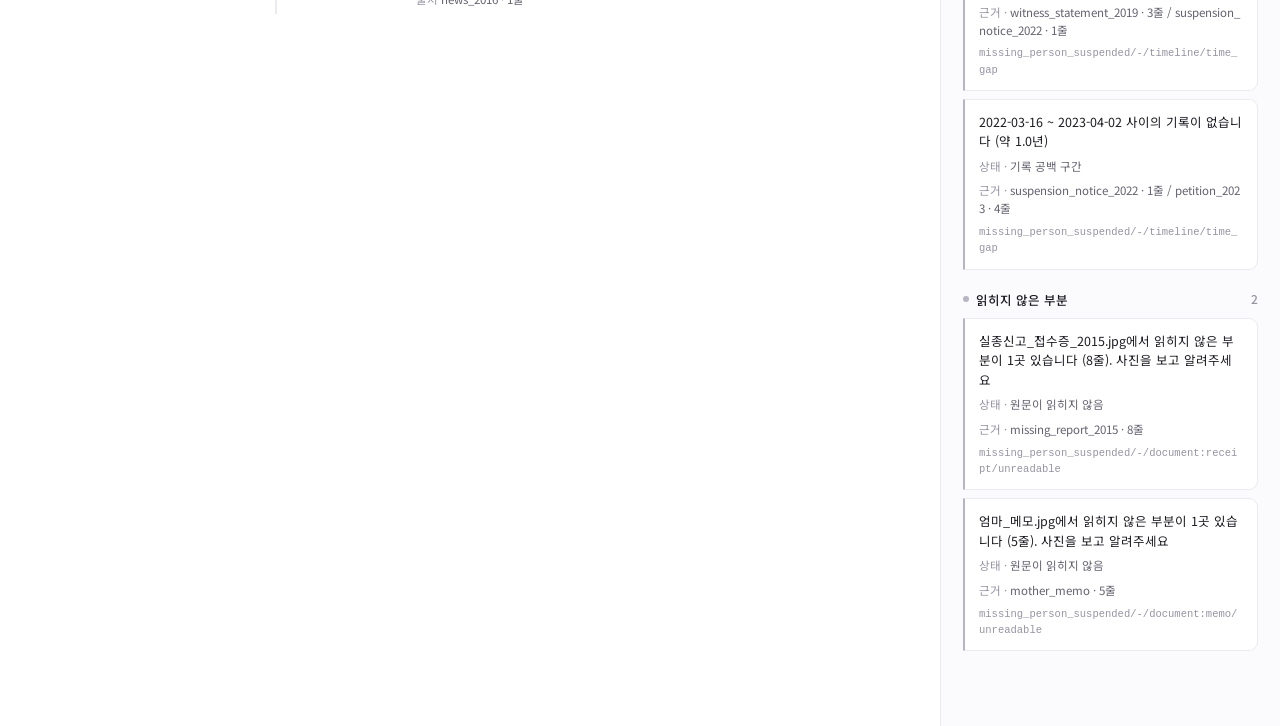
==== commit 6581eee2: "fix: 실제 파이프라인 출력으로 검증하고 공백 구간 렌더 수정 uv 설치 후 research-engine 을 실제로 돌려 대조한 결과 반영.  - gaps 의 before_eve" ====
--- a/case-card/index.html
+++ b/case-card/index.html
@@ -145,8 +145,8 @@
   .needline{display:flex;align-items:center;gap:9px;padding:12px 18px;border-top:1px solid var(--line);
             background:var(--bad-bg);font-size:12.5px}
   .needline::before{content:"";width:6px;height:6px;border-radius:50%;background:var(--bad);flex:none}
-  .needline span{color:var(--ink-2)}
-  .needline b{font-weight:500}
+  .needline span{color:var(--ink-2);flex:none;white-space:nowrap}
+  .needline b{font-weight:500;min-width:0}
 
   .nextact{padding:15px 18px;border-top:1px solid var(--line)}
   .nextact .k{font-size:11px;color:var(--accent);font-weight:500;letter-spacing:.03em}
@@ -363,11 +363,14 @@
     ? `${s} ${String(d.getHours()).padStart(2,"0")}:${String(d.getMinutes()).padStart(2,"0")}` : s;
 }
 
-/** TimelineEvent.time 은 TimeValue (Sourced 아님) — start/raw/needs_confirmation 을 쓴다. */
+/** TimelineEvent.time 은 TimeValue (Sourced 아님) — start/raw/approximate 를 쓴다.
+ *  approximate 면 "15년 10월 10일 밤" 같은 원문 표현이 정규화된 값보다 정확하다. */
 function eventWhen(ev){
   if(ev.time_unknown || !ev.time) return "시각 정보 없음";
-  if(ev.time.start) return fmtDate(ev.time.start, ev.time.granularity === "minute" || ev.time.granularity === "hour");
-  return ev.time.raw || "시각 미상";
+  const t = ev.time;
+  if(t.approximate && t.raw) return t.raw;
+  if(t.start) return fmtDate(t.start, t.granularity === "minute" || t.granularity === "hour");
+  return t.raw || "시각 미상";
 }
 
 function srcText(sources){
@@ -488,21 +491,39 @@
 }
 
 function renderTimeline(timeline){
-  const events = (timeline.events || []).slice().sort((a,b) => {
-    const x = a.time && a.time.start, y = b.time && b.time.start;
-    if(!x) return 1; if(!y) return -1;
-    return new Date(x) - new Date(y);
+  // 이벤트와 공백을 시간축 하나에 섞어 정렬한다.
+  // gaps 의 before/after_event_id 는 "doc:news_2016" 처럼 timeline_event_id 가 아닌 값도 오므로
+  // id 매칭 대신 시각으로 자리를 잡는다.
+  const items = [];
+  (timeline.events || []).forEach(ev => {
+    const t = ev.time && ev.time.start ? new Date(ev.time.start).getTime() : Number.MAX_SAFE_INTEGER;
+    items.push({t, order:0, kind:"event", ev});
   });
-  const gaps = timeline.gaps || [];
-  const rows = [];
-
-  events.forEach(ev => {
+  (timeline.gaps || []).forEach(g => {
+    items.push({t: g.start ? new Date(g.start).getTime() : Number.MAX_SAFE_INTEGER, order:1, kind:"gap", g});
+  });
+  items.sort((a,b) => a.t - b.t || a.order - b.order);
+
+  const rows = items.map(it => {
+    if(it.kind === "gap"){
+      const g = it.g;
+      const days = Math.round((g.hours || 0) / 24);
+      const span = days >= 365 ? `약 ${(days/365).toFixed(1)}년` : `${days}일`;
+      return `
+        <li class="gaprow">
+          <div class="gap">
+            <span>${esc(fmtDate(g.start))} — ${esc(fmtDate(g.end))}</span>
+            <span style="color:var(--ink-3)">이 기간의 기록이 없습니다 · ${span}</span>
+          </div>
+        </li>`;
+    }
+    const ev = it.ev;
     const badge = EVIDENCE[ev.evidence_level] || EVIDENCE.statement;
     const pills = [`<span class="pill ${badge.cls}">${badge.text}</span>`];
     if(ev.needs_confirmation) pills.push(`<span class="pill bad">확인 필요</span>`);
     (ev.flags || []).forEach(f => pills.push(`<span class="pill warn">${esc(f)}</span>`));
 
-    rows.push(`
+    return `
       <li data-ev="${esc(ev.evidence_level)}" id="tl-${esc(ev.timeline_event_id)}" data-stage="${esc(ev.stage)}">
         <span class="node"></span>
         <div class="row">
@@ -513,19 +534,7 @@
           </div>
           <div class="pills">${pills.join("")}</div>
         </div>
-      </li>`);
-
-    // 이 이벤트 다음에 오는 공백 구간
-    gaps.filter(g => g.before_event_id === ev.timeline_event_id).forEach(g => {
-      const days = Math.round((g.hours || 0) / 24);
-      rows.push(`
-        <li class="gaprow">
-          <div class="gap">
-            <span>${esc(fmtDate(g.start))} — ${esc(fmtDate(g.end))}</span>
-            <span style="color:var(--ink-3)">이 기간의 기록이 없습니다 · ${days}일</span>
-          </div>
-        </li>`);
-    });
+      </li>`;
   });
 
   $("tl").innerHTML = rows.join("") || `<li class="empty">타임라인 이벤트가 없습니다.</li>`;
@@ -576,127 +585,1412 @@
     alert("JSON을 읽지 못했습니다: " + err.message);
   }
 });
-
-/* ── 예시 데이터 ────────────────────────────────────────────
-   tests/fixtures/long_unsolved_missing 기준. 실제 수치는 파이프라인 실행 결과로 대체된다.
-   ────────────────────────────────────────────────────────── */
+/* SAMPLE:BEGIN — 자동 생성 구간. 손으로 고치지 말 것 (case-card/make-sample.py 로 다시 만든다)
+   출처: long.json · case_type=missing_person_suspended */
 const SAMPLE = {
-  case_id:"demo-long-unsolved-missing",
-  case_type:"missing_person_suspended",
-  as_of:"2026-09-11",
-  documents:[
-    {doc_id:"missing_report_2015",    file_name:"실종신고 접수증 (2015)",   doc_type:"receipt",   evidence_level:"record"},
-    {doc_id:"news_2016",              file_name:"언론 보도 (2016)",         doc_type:"news",      evidence_level:"statement"},
-    {doc_id:"witness_statement_2019", file_name:"목격자 진술서 (2019)",     doc_type:"statement", evidence_level:"statement"},
-    {doc_id:"suspension_notice_2022", file_name:"수사중지 결정 통지서 (2022)", doc_type:"notice", evidence_level:"record"},
-    {doc_id:"petition_2023",          file_name:"진정서 (2023)",            doc_type:"petition",  evidence_level:"record"},
-    {doc_id:"mother_memo",            file_name:"가족 손글씨 메모",          doc_type:"memo",      evidence_level:"statement"},
-    {doc_id:"note_family",            file_name:"직접 입력 메모",            doc_type:"note",      evidence_level:"user"},
+  "case_id": "demo-long-unsolved-missing",
+  "case_type": "missing_person_suspended",
+  "as_of": "2026-09-11",
+  "documents": [
+    {
+      "doc_id": "missing_report_2015",
+      "file_name": "실종신고_접수증_2015.jpg",
+      "doc_type": "receipt",
+      "evidence_level": "record"
+    },
+    {
+      "doc_id": "news_2016",
+      "file_name": "기사캡처_2016.png",
+      "doc_type": "news",
+      "evidence_level": "statement"
+    },
+    {
+      "doc_id": "witness_statement_2019",
+      "file_name": "최영호_진술서.jpg",
+      "doc_type": "statement",
+      "evidence_level": "statement"
+    },
+    {
+      "doc_id": "suspension_notice_2022",
+      "file_name": "수사중지_결정통지서.jpg",
+      "doc_type": "notice",
+      "evidence_level": "record"
+    },
+    {
+      "doc_id": "petition_2023",
+      "file_name": "진정서_2023.jpg",
+      "doc_type": "complaint",
+      "evidence_level": "statement"
+    },
+    {
+      "doc_id": "mother_memo",
+      "file_name": "엄마_메모.jpg",
+      "doc_type": "memo",
+      "evidence_level": "statement"
+    },
+    {
+      "doc_id": "note_family",
+      "file_name": "직접 입력",
+      "doc_type": "user_note",
+      "evidence_level": "user"
+    }
   ],
-  timeline:{
-    case_type:"missing_person_suspended",
-    current_stage:"outcome",
-    stages:[
-      {stage:"occurrence",    label:"발생", state:"done",    timeline_event_ids:["t1","t4"]},
-      {stage:"report",        label:"신고", state:"done",    timeline_event_ids:["t2"]},
-      {stage:"receipt",       label:"접수", state:"done",    timeline_event_ids:["t2"]},
-      {stage:"investigation", label:"수사", state:"done",    timeline_event_ids:["t3"]},
-      {stage:"outcome",       label:"결과", state:"current", timeline_event_ids:["t5","t6"]},
+  "timeline": {
+    "current_stage": "outcome",
+    "stages": [
+      {
+        "stage": "occurrence",
+        "label": "발생",
+        "state": "done",
+        "timeline_event_ids": [
+          "tl4",
+          "tl3",
+          "tl7",
+          "tl8"
+        ],
+        "evidence_level": "statement"
+      },
+      {
+        "stage": "report",
+        "label": "신고",
+        "state": "done",
+        "timeline_event_ids": [
+          "tl6",
+          "tl5"
+        ],
+        "evidence_level": "statement"
+      },
+      {
+        "stage": "receipt",
+        "label": "접수",
+        "state": "done",
+        "timeline_event_ids": [
+          "tl1"
+        ],
+        "evidence_level": "record"
+      },
+      {
+        "stage": "investigation",
+        "label": "수사",
+        "state": "skipped",
+        "timeline_event_ids": [],
+        "evidence_level": null
+      },
+      {
+        "stage": "outcome",
+        "label": "결과",
+        "state": "current",
+        "timeline_event_ids": [
+          "tl2"
+        ],
+        "evidence_level": "record"
+      }
     ],
-    events:[
-      {timeline_event_id:"t1", stage:"occurrence", title:"최종 목격", evidence_level:"record",
-       time:{raw:"2015-04-12", start:"2015-04-12T00:00:00", granularity:"day"},
-       event_ids:["e1"], sources:[{source_doc_id:"missing_report_2015", source_line:12}]},
-      {timeline_event_id:"t2", stage:"receipt", title:"실종신고 접수", evidence_level:"record",
-       time:{raw:"2015-04-14", start:"2015-04-14T00:00:00", granularity:"day"},
-       event_ids:["e2"], sources:[{source_doc_id:"missing_report_2015", source_line:3}]},
-      {timeline_event_id:"t3", stage:"investigation", title:"실종 사건 언론 보도", evidence_level:"statement",
-       time:{raw:"2016-02-20", start:"2016-02-20T00:00:00", granularity:"day"},
-       event_ids:["e3"], sources:[{source_doc_id:"news_2016", source_line:1}]},
-      {timeline_event_id:"t4", stage:"occurrence", title:"목격자 진술 — 실종 이후 목격", evidence_level:"statement",
-       time:{raw:"2019-08-03", start:"2019-08-03T00:00:00", granularity:"day"}, needs_confirmation:true,
-       event_ids:["e4"], sources:[{source_doc_id:"witness_statement_2019", source_line:7}]},
-      {timeline_event_id:"t5", stage:"outcome", title:"수사중지 결정 (참고인중지)", evidence_level:"record",
-       time:{raw:"2022-03-15", start:"2022-03-15T00:00:00", granularity:"day"},
-       event_ids:["e5"], sources:[{source_doc_id:"suspension_notice_2022", source_line:5}]},
-      {timeline_event_id:"t6", stage:"outcome", title:"진정서 제출", evidence_level:"record",
-       time:{raw:"2023-11-02", start:"2023-11-02T00:00:00", granularity:"day"},
-       event_ids:["e6"], sources:[{source_doc_id:"petition_2023", source_line:2}]},
+    "events": [
+      {
+        "timeline_event_id": "tl4",
+        "stage": "occurrence",
+        "title": "15년 10월 10일 밤 연락 끊김",
+        "time": {
+          "raw": "15년 10월 10일 밤",
+          "start": "2015-10-10T20:00:00",
+          "end": "2015-10-11T00:00:00",
+          "granularity": "hour",
+          "kind": "absolute",
+          "approximate": true,
+          "anchor": null,
+          "anchor_source": null,
+          "candidates": [],
+          "needs_confirmation": false,
+          "note": null
+        },
+        "time_unknown": false,
+        "amount": null,
+        "sources": [
+          {
+            "source_doc_id": "mother_memo",
+            "page": 1,
+            "source_line": 2,
+            "source_line_end": null,
+            "source_bbox": {
+              "x0": 40.0,
+              "y0": 100.0,
+              "x1": 458.0,
+              "y1": 144.0
+            },
+            "char_start": 0,
+            "char_end": 19,
+            "quote": "15년 10월 10일 밤 연락 끊김"
+          }
+        ],
+        "evidence_level": "statement",
+        "needs_confirmation": false,
+        "flags": [
+          "claim_only"
+        ]
+      },
+      {
+        "timeline_event_id": "tl3",
+        "stage": "occurrence",
+        "title": "경찰은 김씨가 지난해 10월 10일 밤 11시쯤 ○○역 인근 CCTV에…",
+        "time": {
+          "raw": "10월 10일 밤 11시쯤",
+          "start": "2015-10-10T22:00:00",
+          "end": "2015-10-11T01:00:00",
+          "granularity": "hour",
+          "kind": "partial",
+          "approximate": true,
+          "anchor": "2016-02-03",
+          "anchor_source": "mentioned_date",
+          "candidates": [],
+          "needs_confirmation": false,
+          "note": "연도는 기준일(2016-02-03)에서 추정"
+        },
+        "time_unknown": false,
+        "amount": null,
+        "sources": [
+          {
+            "source_doc_id": "news_2016",
+            "page": 1,
+            "source_line": 3,
+            "source_line_end": null,
+            "source_bbox": {
+              "x0": 40.0,
+              "y0": 160.0,
+              "x1": 1040.0,
+              "y1": 204.0
+            },
+            "char_start": 0,
+            "char_end": 55,
+            "quote": "경찰은 김씨가 지난해 10월 10일 밤 11시쯤 ○○역 인근 CCTV에 마지막으로 찍혔다고 밝혔다."
+          },
+          {
+            "source_doc_id": "news_2016",
+            "page": 1,
+            "source_line": 3,
+            "source_line_end": null,
+            "source_bbox": {
+              "x0": 40.0,
+              "y0": 160.0,
+              "x1": 1040.0,
+              "y1": 204.0
+            },
+            "char_start": 12,
+            "char_end": 26,
+            "quote": "10월 10일 밤 11시쯤"
+          },
+          {
+            "source_doc_id": "petition_2023",
+            "page": 1,
+            "source_line": 5,
+            "source_line_end": null,
+            "source_bbox": {
+              "x0": 40.0,
+              "y0": 280.0,
+              "x1": 964.0,
+              "y1": 324.0
+            },
+            "char_start": 0,
+            "char_end": 42,
+            "quote": "아들은 10월 10일 밤 11시경 ○○역 부근에서 마지막으로 목격되었습니다."
+          },
+          {
+            "source_doc_id": "petition_2023",
+            "page": 1,
+            "source_line": 5,
+            "source_line_end": null,
+            "source_bbox": {
+              "x0": 40.0,
+              "y0": 280.0,
+              "x1": 964.0,
+              "y1": 324.0
+            },
+            "char_start": 4,
+            "char_end": 18,
+            "quote": "10월 10일 밤 11시경"
+          }
+        ],
+        "evidence_level": "statement",
+        "needs_confirmation": false,
+        "flags": [
+          "claim_only",
+          "multi_source"
+        ]
+      },
+      {
+        "timeline_event_id": "tl6",
+        "stage": "report",
+        "title": "10월 12일 경찰서 실종신고",
+        "time": {
+          "raw": "10월 12일",
+          "start": "2015-10-12T00:00:00",
+          "end": "2015-10-13T00:00:00",
+          "granularity": "day",
+          "kind": "partial",
+          "approximate": false,
+          "anchor": "2015-10-10",
+          "anchor_source": "mentioned_date",
+          "candidates": [],
+          "needs_confirmation": false,
+          "note": "연도는 기준일(2015-10-10)에서 추정"
+        },
+        "time_unknown": false,
+        "amount": null,
+        "sources": [
+          {
+            "source_doc_id": "mother_memo",
+            "page": 1,
+            "source_line": 3,
+            "source_line_end": null,
+            "source_bbox": {
+              "x0": 40.0,
+              "y0": 160.0,
+              "x1": 392.0,
+              "y1": 204.0
+            },
+            "char_start": 0,
+            "char_end": 16,
+            "quote": "10월 12일 경찰서 실종신고"
+          }
+        ],
+        "evidence_level": "statement",
+        "needs_confirmation": false,
+        "flags": [
+          "claim_only"
+        ]
+      },
+      {
+        "timeline_event_id": "tl1",
+        "stage": "receipt",
+        "title": "실종신고 접수증",
+        "time": {
+          "raw": "2015. 10. 12. 21:30",
+          "start": "2015-10-12T21:30:00",
+          "end": "2015-10-12T21:31:00",
+          "granularity": "minute",
+          "kind": "absolute",
+          "approximate": false,
+          "anchor": null,
+          "anchor_source": null,
+          "candidates": [],
+          "needs_confirmation": false,
+          "note": null
+        },
+        "time_unknown": false,
+        "amount": null,
+        "sources": [
+          {
+            "source_doc_id": "missing_report_2015",
+            "page": 1,
+            "source_line": 1,
+            "source_line_end": null,
+            "source_bbox": {
+              "x0": 40.0,
+              "y0": 40.0,
+              "x1": 216.0,
+              "y1": 84.0
+            },
+            "char_start": null,
+            "char_end": null,
+            "quote": "실종신고 접수증"
+          },
+          {
+            "source_doc_id": "missing_report_2015",
+            "page": 1,
+            "source_line": 3,
+            "source_line_end": null,
+            "source_bbox": {
+              "x0": 40.0,
+              "y0": 160.0,
+              "x1": 568.0,
+              "y1": 204.0
+            },
+            "char_start": 5,
+            "char_end": 24,
+            "quote": "2015. 10. 12. 21:30"
+          }
+        ],
+        "evidence_level": "record",
+        "needs_confirmation": false,
+        "flags": []
+      },
+      {
+        "timeline_event_id": "tl7",
+        "stage": "occurrence",
+        "title": "본인은 2019년 3월 초순 오후 ○○시장 입구에서 김민수로 보이는 남…",
+        "time": {
+          "raw": "2019년 3월 초순",
+          "start": "2019-03-01T00:00:00",
+          "end": "2019-03-11T00:00:00",
+          "granularity": "month",
+          "kind": "absolute",
+          "approximate": true,
+          "anchor": null,
+          "anchor_source": null,
+          "candidates": [],
+          "needs_confirmation": false,
+          "note": null
+        },
+        "time_unknown": false,
+        "amount": null,
+        "sources": [
+          {
+            "source_doc_id": "witness_statement_2019",
+            "page": 1,
+            "source_line": 3,
+            "source_line_end": null,
+            "source_bbox": {
+              "x0": 40.0,
+              "y0": 160.0,
+              "x1": 1040.0,
+              "y1": 204.0
+            },
+            "char_start": 0,
+            "char_end": 50,
+            "quote": "본인은 2019년 3월 초순 오후 ○○시장 입구에서 김민수로 보이는 남성을 목격하였습니다."
+          },
+          {
+            "source_doc_id": "witness_statement_2019",
+            "page": 1,
+            "source_line": 3,
+            "source_line_end": null,
+            "source_bbox": {
+              "x0": 40.0,
+              "y0": 160.0,
+              "x1": 1040.0,
+              "y1": 204.0
+            },
+            "char_start": 4,
+            "char_end": 15,
+            "quote": "2019년 3월 초순"
+          },
+          {
+            "source_doc_id": "petition_2023",
+            "page": 1,
+            "source_line": 6,
+            "source_line_end": null,
+            "source_bbox": {
+              "x0": 40.0,
+              "y0": 340.0,
+              "x1": 1040.0,
+              "y1": 384.0
+            },
+            "char_start": 0,
+            "char_end": 46,
+            "quote": "2019년 3월경 이웃 주민 최영호가 아들을 ○○시장 근처에서 보았다고 말했습니다."
+          }
+        ],
+        "evidence_level": "statement",
+        "needs_confirmation": false,
+        "flags": [
+          "claim_only",
+          "multi_source"
+        ]
+      },
+      {
+        "timeline_event_id": "tl8",
+        "stage": "occurrence",
+        "title": "○○시 20대 남성 실종 넉 달째 행방 묘연",
+        "time": null,
+        "time_unknown": true,
+        "amount": null,
+        "sources": [
+          {
+            "source_doc_id": "news_2016",
+            "page": 1,
+            "source_line": 1,
+            "source_line_end": null,
+            "source_bbox": {
+              "x0": 40.0,
+              "y0": 40.0,
+              "x1": 568.0,
+              "y1": 84.0
+            },
+            "char_start": 0,
+            "char_end": 24,
+            "quote": "○○시 20대 남성 실종 넉 달째 행방 묘연"
+          }
+        ],
+        "evidence_level": "statement",
+        "needs_confirmation": true,
+        "flags": [
+          "claim_only"
+        ]
+      },
+      {
+        "timeline_event_id": "tl2",
+        "stage": "outcome",
+        "title": "수사중지 결정 통지서",
+        "time": {
+          "raw": "2022. 3. 15.",
+          "start": "2022-03-15T00:00:00",
+          "end": "2022-03-16T00:00:00",
+          "granularity": "day",
+          "kind": "absolute",
+          "approximate": false,
+          "anchor": null,
+          "anchor_source": null,
+          "candidates": [],
+          "needs_confirmation": false,
+          "note": null
+        },
+        "time_unknown": false,
+        "amount": null,
+        "sources": [
+          {
+            "source_doc_id": "suspension_notice_2022",
+            "page": 1,
+            "source_line": 1,
+            "source_line_end": null,
+            "source_bbox": {
+              "x0": 40.0,
+              "y0": 40.0,
+              "x1": 282.0,
+              "y1": 84.0
+            },
+            "char_start": null,
+            "char_end": null,
+            "quote": "수사중지 결정 통지서"
+          },
+          {
+            "source_doc_id": "suspension_notice_2022",
+            "page": 1,
+            "source_line": 5,
+            "source_line_end": null,
+            "source_bbox": {
+              "x0": 40.0,
+              "y0": 280.0,
+              "x1": 414.0,
+              "y1": 324.0
+            },
+            "char_start": 5,
+            "char_end": 17,
+            "quote": "2022. 3. 15."
+          }
+        ],
+        "evidence_level": "record",
+        "needs_confirmation": false,
+        "flags": []
+      },
+      {
+        "timeline_event_id": "tl5",
+        "stage": "report",
+        "title": "2015. 10. 10. 실종된 아들 김민수 사건(2016형제12345…",
+        "time": {
+          "raw": "2023. 4. 2.",
+          "start": "2023-04-02T00:00:00",
+          "end": "2023-04-03T00:00:00",
+          "granularity": "day",
+          "kind": "absolute",
+          "approximate": false,
+          "anchor": null,
+          "anchor_source": null,
+          "candidates": [],
+          "needs_confirmation": false,
+          "note": null
+        },
+        "time_unknown": false,
+        "amount": null,
+        "sources": [
+          {
+            "source_doc_id": "petition_2023",
+            "page": 1,
+            "source_line": 4,
+            "source_line_end": null,
+            "source_bbox": {
+              "x0": 40.0,
+              "y0": 220.0,
+              "x1": 1040.0,
+              "y1": 264.0
+            },
+            "char_start": 0,
+            "char_end": 53,
+            "quote": "2015. 10. 10. 실종된 아들 김민수 사건(2016형제12345)의 재수사를 요청합니다."
+          },
+          {
+            "source_doc_id": "petition_2023",
+            "page": 1,
+            "source_line": 8,
+            "source_line_end": null,
+            "source_bbox": {
+              "x0": 40.0,
+              "y0": 460.0,
+              "x1": 282.0,
+              "y1": 504.0
+            },
+            "char_start": 0,
+            "char_end": 11,
+            "quote": "2023. 4. 2."
+          }
+        ],
+        "evidence_level": "statement",
+        "needs_confirmation": false,
+        "flags": [
+          "claim_only"
+        ]
+      }
     ],
-    gaps:[
-      {start:"2016-02-20T00:00:00", end:"2019-08-03T00:00:00", hours:30360, before_event_id:"t3", after_event_id:"t4"},
-      {start:"2019-08-03T00:00:00", end:"2022-03-15T00:00:00", hours:22800, before_event_id:"t4", after_event_id:"t5"},
-    ],
-    entities:[], mention_to_entity:{},
+    "gaps": [
+      {
+        "start": "2016-02-03T09:11:00",
+        "end": "2019-02-14T00:00:00",
+        "hours": 26558.8,
+        "before_event_id": "doc:news_2016",
+        "after_event_id": "tl7"
+      },
+      {
+        "start": "2019-04-16T00:00:00",
+        "end": "2022-03-15T00:00:00",
+        "hours": 25536.0,
+        "before_event_id": "tl7",
+        "after_event_id": "tl2"
+      },
+      {
+        "start": "2022-03-16T00:00:00",
+        "end": "2023-04-02T00:00:00",
+        "hours": 9168.0,
+        "before_event_id": "tl2",
+        "after_event_id": "tl5"
+      }
+    ]
   },
-  analysis:{
-    case_id:"demo-long-unsolved-missing", case_type:"missing_person_suspended", as_of:"2026-09-11",
-    issues:[
-      {issue_id:"i1", category:"unverified", condition:"unrecorded_fact", priority:10,
-       message:"2019년 목격자 진술이 2022년 수사중지 결정 통지서에서 확인되지 않습니다. 앞선 자료에만 있습니다.",
-       stage:"occurrence",
-       sources:[{source_doc_id:"witness_statement_2019", source_line:7},{source_doc_id:"petition_2023", source_line:9}],
-       trigger:{key:"missing_person_suspended/occurrence/new_fact/unrecorded_fact",
-                case_type:"missing_person_suspended", condition:"unrecorded_fact",
-                stage:"occurrence", since:"2019-08-03T00:00:00"}},
-      {issue_id:"i2", category:"missing", condition:"stage_stalled", priority:20,
-       message:"수사중지 결정 이후 진행 기록이 없습니다.",
-       stage:"outcome", sources:[{source_doc_id:"suspension_notice_2022", source_line:5}],
-       trigger:{key:"missing_person_suspended/outcome/-/stage_stalled",
-                case_type:"missing_person_suspended", condition:"stage_stalled",
-                stage:"outcome", since:"2022-03-15T00:00:00", elapsed_days:1641}},
-      {issue_id:"i3", category:"unverified", condition:"possibly_outdated", priority:30,
-       message:"기록된 담당 수사관은 박정호이지만, 가족 메모에 담당자 바뀌었다고 함 이라는 내용이 있습니다.",
-       stage:"investigation", slot:"investigator",
-       sources:[{source_doc_id:"suspension_notice_2022", source_line:11},{source_doc_id:"mother_memo", source_line:5}],
-       clarification_request_ids:["mother_memo:u5:q"],
-       trigger:{key:"missing_person_suspended/investigation/investigator/possibly_outdated",
-                case_type:"missing_person_suspended", condition:"possibly_outdated",
-                stage:"investigation", slot:"investigator", since:"2025-01-01T00:00:00"}},
-      {issue_id:"i4", category:"missing", condition:"time_gap", priority:40,
-       message:"2016년 2월부터 2019년 8월까지 기록이 없습니다.",
-       sources:[{source_doc_id:"news_2016", source_line:1}],
-       trigger:{key:"missing_person_suspended/-/-/time_gap",
-                case_type:"missing_person_suspended", condition:"time_gap"}},
-      {issue_id:"i5", category:"missing", condition:"missing", priority:50,
-       message:"사건번호가 어느 자료에서도 확인되지 않습니다.",
-       stage:"investigation", slot:"case_number",
-       checked_doc_ids:["suspension_notice_2022","petition_2023"],
-       sources:[{source_doc_id:"suspension_notice_2022", source_line:1}],
-       trigger:{key:"missing_person_suspended/investigation/case_number/missing",
-                case_type:"missing_person_suspended", condition:"missing",
-                stage:"investigation", slot:"case_number"}},
-      {issue_id:"i6", category:"unreadable", condition:"unreadable", priority:60,
-       message:"가족 메모의 한 줄이 읽히지 않았습니다. 새 담당자 이름이 적혀 있을 수 있습니다.",
-       sources:[{source_doc_id:"mother_memo", source_line:5}],
-       clarification_request_ids:["mother_memo:u5:q"],
-       trigger:{key:"missing_person_suspended/-/-/unreadable",
-                case_type:"missing_person_suspended", condition:"unreadable"}},
-    ],
-    slot_statuses:[], pair_decisions:[], action_triggers:[],
-    case_card:{
-      case_type:"missing_person_suspended",
-      case_type_label:"실종 사건 · 수사중지",
-      requirements_status:"draft_unverified",
-      current_stage:"outcome",
-      evidence_doc_count:7,
-      needs_confirmation_count:6,
-      slots_done:5, slots_total:8,
-      stages:[
-        {stage:"occurrence",    label:"발생", state:"done",    timeline_event_ids:["t1","t4"]},
-        {stage:"report",        label:"신고", state:"done",    timeline_event_ids:["t2"]},
-        {stage:"receipt",       label:"접수", state:"done",    timeline_event_ids:["t2"]},
-        {stage:"investigation", label:"수사", state:"done",    timeline_event_ids:["t3"]},
-        {stage:"outcome",       label:"결과", state:"current", timeline_event_ids:["t5","t6"]},
+  "analysis": {
+    "case_card": {
+      "case_type": "missing_person_suspended",
+      "case_type_label": "실종 사건 · 수사중지",
+      "requirements_status": "draft_unverified",
+      "stages": [
+        {
+          "stage": "occurrence",
+          "label": "발생",
+          "state": "done",
+          "timeline_event_ids": [
+            "tl4",
+            "tl3",
+            "tl7",
+            "tl8"
+          ],
+          "evidence_level": "statement"
+        },
+        {
+          "stage": "report",
+          "label": "신고",
+          "state": "done",
+          "timeline_event_ids": [
+            "tl6",
+            "tl5"
+          ],
+          "evidence_level": "statement"
+        },
+        {
+          "stage": "receipt",
+          "label": "접수",
+          "state": "done",
+          "timeline_event_ids": [
+            "tl1"
+          ],
+          "evidence_level": "record"
+        },
+        {
+          "stage": "investigation",
+          "label": "수사",
+          "state": "skipped",
+          "timeline_event_ids": [],
+          "evidence_level": null
+        },
+        {
+          "stage": "outcome",
+          "label": "결과",
+          "state": "current",
+          "timeline_event_ids": [
+            "tl2"
+          ],
+          "evidence_level": "record"
+        }
       ],
-      next_trigger:{key:"missing_person_suspended/outcome/-/stage_stalled",
-                    case_type:"missing_person_suspended", condition:"stage_stalled",
-                    stage:"outcome", since:"2022-03-15T00:00:00", elapsed_days:1641},
+      "current_stage": "outcome",
+      "evidence_doc_count": 6,
+      "needs_confirmation_count": 10,
+      "slots_done": 5,
+      "slots_total": 6,
+      "next_trigger": {
+        "key": "missing_person_suspended/-/document:receipt/unreadable",
+        "case_type": "missing_person_suspended",
+        "condition": "unreadable",
+        "stage": null,
+        "slot": null,
+        "since": null,
+        "elapsed_days": null,
+        "evidence": [
+          {
+            "source_doc_id": "missing_report_2015",
+            "page": 1,
+            "source_line": 8,
+            "source_line_end": null,
+            "source_bbox": {
+              "x0": 40.0,
+              "y0": 460.0,
+              "x1": 370.0,
+              "y1": 504.0
+            },
+            "char_start": null,
+            "char_end": null,
+            "quote": null
+          }
+        ]
+      }
     },
-  },
+    "issues": [
+      {
+        "issue_id": "iss1",
+        "category": "unreadable",
+        "condition": "unreadable",
+        "message": "실종신고_접수증_2015.jpg에서 읽히지 않은 부분이 1곳 있습니다 (8줄). 사진을 보고 알려주세요",
+        "stage": null,
+        "slot": null,
+        "sources": [
+          {
+            "source_doc_id": "missing_report_2015",
+            "page": 1,
+            "source_line": 8,
+            "source_line_end": null,
+            "source_bbox": {
+              "x0": 40.0,
+              "y0": 460.0,
+              "x1": 370.0,
+              "y1": 504.0
+            },
+            "char_start": null,
+            "char_end": null,
+            "quote": null
+          }
+        ],
+        "clarification_request_ids": [
+          "missing_report_2015:u8:q"
+        ],
+        "trigger": {
+          "key": "missing_person_suspended/-/document:receipt/unreadable",
+          "case_type": "missing_person_suspended",
+          "condition": "unreadable",
+          "stage": null,
+          "slot": null,
+          "since": null,
+          "elapsed_days": null,
+          "evidence": [
+            {
+              "source_doc_id": "missing_report_2015",
+              "page": 1,
+              "source_line": 8,
+              "source_line_end": null,
+              "source_bbox": {
+                "x0": 40.0,
+                "y0": 460.0,
+                "x1": 370.0,
+                "y1": 504.0
+              },
+              "char_start": null,
+              "char_end": null,
+              "quote": null
+            }
+          ]
+        },
+        "priority": 20
+      },
+      {
+        "issue_id": "iss2",
+        "category": "unreadable",
+        "condition": "unreadable",
+        "message": "엄마_메모.jpg에서 읽히지 않은 부분이 1곳 있습니다 (5줄). 사진을 보고 알려주세요",
+        "stage": null,
+        "slot": null,
+        "sources": [
+          {
+            "source_doc_id": "mother_memo",
+            "page": 1,
+            "source_line": 5,
+            "source_line_end": null,
+            "source_bbox": {
+              "x0": 40.0,
+              "y0": 280.0,
+              "x1": 502.0,
+              "y1": 324.0
+            },
+            "char_start": null,
+            "char_end": null,
+            "quote": null
+          }
+        ],
+        "clarification_request_ids": [
+          "mother_memo:u5:q"
+        ],
+        "trigger": {
+          "key": "missing_person_suspended/-/document:memo/unreadable",
+          "case_type": "missing_person_suspended",
+          "condition": "unreadable",
+          "stage": null,
+          "slot": null,
+          "since": null,
+          "elapsed_days": null,
+          "evidence": [
+            {
+              "source_doc_id": "mother_memo",
+              "page": 1,
+              "source_line": 5,
+              "source_line_end": null,
+              "source_bbox": {
+                "x0": 40.0,
+                "y0": 280.0,
+                "x1": 502.0,
+                "y1": 324.0
+              },
+              "char_start": null,
+              "char_end": null,
+              "quote": null
+            }
+          ]
+        },
+        "priority": 20
+      },
+      {
+        "issue_id": "iss3",
+        "category": "unverified",
+        "condition": "unrecorded_fact",
+        "message": "‘본인은 2019년 3월 초순 오후 ○○시장 입구에서 김민수로 보이는 남…’(2019-03-01~03-10, witness_statement_2019 · 3줄, petition_2023 · 6줄) — 기록 자료(통지서·접수증 등)에서는 확인되지 않는 진술입니다. ‘수사중지 결정 통지서’(2022-03-15)보다 앞선 내용입니다. 수사 기록에 반영됐는지 확인이 필요합니다",
+        "stage": "occurrence",
+        "slot": null,
+        "sources": [
+          {
+            "source_doc_id": "witness_statement_2019",
+            "page": 1,
+            "source_line": 3,
+            "source_line_end": null,
+            "source_bbox": {
+              "x0": 40.0,
+              "y0": 160.0,
+              "x1": 1040.0,
+              "y1": 204.0
+            },
+            "char_start": 0,
+            "char_end": 50,
+            "quote": "본인은 2019년 3월 초순 오후 ○○시장 입구에서 김민수로 보이는 남성을 목격하였습니다."
+          },
+          {
+            "source_doc_id": "witness_statement_2019",
+            "page": 1,
+            "source_line": 3,
+            "source_line_end": null,
+            "source_bbox": {
+              "x0": 40.0,
+              "y0": 160.0,
+              "x1": 1040.0,
+              "y1": 204.0
+            },
+            "char_start": 4,
+            "char_end": 15,
+            "quote": "2019년 3월 초순"
+          },
+          {
+            "source_doc_id": "petition_2023",
+            "page": 1,
+            "source_line": 6,
+            "source_line_end": null,
+            "source_bbox": {
+              "x0": 40.0,
+              "y0": 340.0,
+              "x1": 1040.0,
+              "y1": 384.0
+            },
+            "char_start": 0,
+            "char_end": 46,
+            "quote": "2019년 3월경 이웃 주민 최영호가 아들을 ○○시장 근처에서 보았다고 말했습니다."
+          }
+        ],
+        "clarification_request_ids": [],
+        "trigger": {
+          "key": "missing_person_suspended/occurrence/new_fact/unrecorded_fact",
+          "case_type": "missing_person_suspended",
+          "condition": "unrecorded_fact",
+          "stage": "occurrence",
+          "slot": null,
+          "since": "2019-03-01T00:00:00",
+          "elapsed_days": null,
+          "evidence": [
+            {
+              "source_doc_id": "witness_statement_2019",
+              "page": 1,
+              "source_line": 3,
+              "source_line_end": null,
+              "source_bbox": {
+                "x0": 40.0,
+                "y0": 160.0,
+                "x1": 1040.0,
+                "y1": 204.0
+              },
+              "char_start": 0,
+              "char_end": 50,
+              "quote": "본인은 2019년 3월 초순 오후 ○○시장 입구에서 김민수로 보이는 남성을 목격하였습니다."
+            },
+            {
+              "source_doc_id": "witness_statement_2019",
+              "page": 1,
+              "source_line": 3,
+              "source_line_end": null,
+              "source_bbox": {
+                "x0": 40.0,
+                "y0": 160.0,
+                "x1": 1040.0,
+                "y1": 204.0
+              },
+              "char_start": 4,
+              "char_end": 15,
+              "quote": "2019년 3월 초순"
+            },
+            {
+              "source_doc_id": "petition_2023",
+              "page": 1,
+              "source_line": 6,
+              "source_line_end": null,
+              "source_bbox": {
+                "x0": 40.0,
+                "y0": 340.0,
+                "x1": 1040.0,
+                "y1": 384.0
+              },
+              "char_start": 0,
+              "char_end": 46,
+              "quote": "2019년 3월경 이웃 주민 최영호가 아들을 ○○시장 근처에서 보았다고 말했습니다."
+            }
+          ]
+        },
+        "priority": 25
+      },
+      {
+        "issue_id": "iss4",
+        "category": "unverified",
+        "condition": "possibly_outdated",
+        "message": "담당 수사관: 기록상 ‘박정호’(suspension_notice_2022 · 8줄, 2022-03-15)이지만, 이후 바뀌었다는 내용이 있습니다 — ‘작년 추석 무렵 수사관한테 전화 → 담당자 바뀌었다고 함’(mother_memo · 4줄, 2025-10-04~10-08). 현재 담당 수사관 확인이 필요합니다 (바뀐 정보가 있을 수 있는 부분이 읽히지 않았습니다: mother_memo · 5줄)",
+        "stage": "investigation",
+        "slot": "investigator",
+        "sources": [
+          {
+            "source_doc_id": "suspension_notice_2022",
+            "page": 1,
+            "source_line": 8,
+            "source_line_end": null,
+            "source_bbox": {
+              "x0": 40.0,
+              "y0": 460.0,
+              "x1": 326.0,
+              "y1": 504.0
+            },
+            "char_start": 0,
+            "char_end": 13,
+            "quote": "담당 수사관 경위 박정호"
+          },
+          {
+            "source_doc_id": "mother_memo",
+            "page": 1,
+            "source_line": 4,
+            "source_line_end": null,
+            "source_bbox": {
+              "x0": 40.0,
+              "y0": 220.0,
+              "x1": 722.0,
+              "y1": 264.0
+            },
+            "char_start": 0,
+            "char_end": 31,
+            "quote": "작년 추석 무렵 수사관한테 전화 → 담당자 바뀌었다고 함"
+          },
+          {
+            "source_doc_id": "mother_memo",
+            "page": 1,
+            "source_line": 5,
+            "source_line_end": null,
+            "source_bbox": {
+              "x0": 40.0,
+              "y0": 280.0,
+              "x1": 502.0,
+              "y1": 324.0
+            },
+            "char_start": null,
+            "char_end": null,
+            "quote": null
+          }
+        ],
+        "clarification_request_ids": [
+          "mother_memo:u5:q"
+        ],
+        "trigger": {
+          "key": "missing_person_suspended/investigation/investigator/possibly_outdated",
+          "case_type": "missing_person_suspended",
+          "condition": "possibly_outdated",
+          "stage": "investigation",
+          "slot": "investigator",
+          "since": "2025-10-04T00:00:00",
+          "elapsed_days": null,
+          "evidence": [
+            {
+              "source_doc_id": "suspension_notice_2022",
+              "page": 1,
+              "source_line": 8,
+              "source_line_end": null,
+              "source_bbox": {
+                "x0": 40.0,
+                "y0": 460.0,
+                "x1": 326.0,
+                "y1": 504.0
+              },
+              "char_start": 0,
+              "char_end": 13,
+              "quote": "담당 수사관 경위 박정호"
+            },
+            {
+              "source_doc_id": "mother_memo",
+              "page": 1,
+              "source_line": 4,
+              "source_line_end": null,
+              "source_bbox": {
+                "x0": 40.0,
+                "y0": 220.0,
+                "x1": 722.0,
+                "y1": 264.0
+              },
+              "char_start": 0,
+              "char_end": 31,
+              "quote": "작년 추석 무렵 수사관한테 전화 → 담당자 바뀌었다고 함"
+            },
+            {
+              "source_doc_id": "mother_memo",
+              "page": 1,
+              "source_line": 5,
+              "source_line_end": null,
+              "source_bbox": {
+                "x0": 40.0,
+                "y0": 280.0,
+                "x1": 502.0,
+                "y1": 324.0
+              },
+              "char_start": null,
+              "char_end": null,
+              "quote": null
+            }
+          ]
+        },
+        "priority": 30
+      },
+      {
+        "issue_id": "iss5",
+        "category": "missing",
+        "condition": "stage_stalled",
+        "message": "‘수사중지 결정 통지서’(2022-03-15) 이후 기관의 진행 기록이 없습니다 (1641일 경과)",
+        "stage": "outcome",
+        "slot": null,
+        "sources": [
+          {
+            "source_doc_id": "suspension_notice_2022",
+            "page": 1,
+            "source_line": 1,
+            "source_line_end": null,
+            "source_bbox": {
+              "x0": 40.0,
+              "y0": 40.0,
+              "x1": 282.0,
+              "y1": 84.0
+            },
+            "char_start": null,
+            "char_end": null,
+            "quote": "수사중지 결정 통지서"
+          }
+        ],
+        "clarification_request_ids": [],
+        "trigger": {
+          "key": "missing_person_suspended/outcome/stage/stage_stalled",
+          "case_type": "missing_person_suspended",
+          "condition": "stage_stalled",
+          "stage": "outcome",
+          "slot": null,
+          "since": "2022-03-15T00:00:00",
+          "elapsed_days": 1641,
+          "evidence": [
+            {
+              "source_doc_id": "suspension_notice_2022",
+              "page": 1,
+              "source_line": 1,
+              "source_line_end": null,
+              "source_bbox": {
+                "x0": 40.0,
+                "y0": 40.0,
+                "x1": 282.0,
+                "y1": 84.0
+              },
+              "char_start": null,
+              "char_end": null,
+              "quote": "수사중지 결정 통지서"
+            }
+          ]
+        },
+        "priority": 35
+      },
+      {
+        "issue_id": "iss6",
+        "category": "missing",
+        "condition": "stage_skipped",
+        "message": "‘수사’ 단계에 해당하는 자료가 없습니다",
+        "stage": "investigation",
+        "slot": null,
+        "sources": [],
+        "clarification_request_ids": [],
+        "trigger": {
+          "key": "missing_person_suspended/investigation/stage/stage_skipped",
+          "case_type": "missing_person_suspended",
+          "condition": "stage_skipped",
+          "stage": "investigation",
+          "slot": null,
+          "since": null,
+          "elapsed_days": null,
+          "evidence": []
+        },
+        "priority": 45
+      },
+      {
+        "issue_id": "iss7",
+        "category": "unverified",
+        "condition": "low_confidence",
+        "message": "마지막 연락 시점: ‘2015-10-11 00~06시’(news_2016 · 4줄) / ‘2015-10-10 20~24시’(mother_memo · 2줄) — 자료에서 읽어낸 값의 신뢰도가 낮아 확인이 필요합니다",
+        "stage": "occurrence",
+        "slot": "last_contact_time",
+        "sources": [
+          {
+            "source_doc_id": "news_2016",
+            "page": 1,
+            "source_line": 4,
+            "source_line_end": null,
+            "source_bbox": {
+              "x0": 40.0,
+              "y0": 220.0,
+              "x1": 942.0,
+              "y1": 264.0
+            },
+            "char_start": 0,
+            "char_end": 41,
+            "quote": "가족은 김씨가 10월 11일 새벽까지 친구와 연락을 주고받았다고 주장했다."
+          },
+          {
+            "source_doc_id": "mother_memo",
+            "page": 1,
+            "source_line": 2,
+            "source_line_end": null,
+            "source_bbox": {
+              "x0": 40.0,
+              "y0": 100.0,
+              "x1": 458.0,
+              "y1": 144.0
+            },
+            "char_start": 0,
+            "char_end": 19,
+            "quote": "15년 10월 10일 밤 연락 끊김"
+          }
+        ],
+        "clarification_request_ids": [],
+        "trigger": {
+          "key": "missing_person_suspended/occurrence/last_contact_time/low_confidence",
+          "case_type": "missing_person_suspended",
+          "condition": "low_confidence",
+          "stage": "occurrence",
+          "slot": "last_contact_time",
+          "since": null,
+          "elapsed_days": null,
+          "evidence": [
+            {
+              "source_doc_id": "news_2016",
+              "page": 1,
+              "source_line": 4,
+              "source_line_end": null,
+              "source_bbox": {
+                "x0": 40.0,
+                "y0": 220.0,
+                "x1": 942.0,
+                "y1": 264.0
+              },
+              "char_start": 0,
+              "char_end": 41,
+              "quote": "가족은 김씨가 10월 11일 새벽까지 친구와 연락을 주고받았다고 주장했다."
+            },
+            {
+              "source_doc_id": "mother_memo",
+              "page": 1,
+              "source_line": 2,
+              "source_line_end": null,
+              "source_bbox": {
+                "x0": 40.0,
+                "y0": 100.0,
+                "x1": 458.0,
+                "y1": 144.0
+              },
+              "char_start": 0,
+              "char_end": 19,
+              "quote": "15년 10월 10일 밤 연락 끊김"
+            }
+          ]
+        },
+        "priority": 55
+      },
+      {
+        "issue_id": "iss8",
+        "category": "missing",
+        "condition": "time_gap",
+        "message": "2016-02-03 ~ 2019-02-14 사이의 기록이 없습니다 (약 3.0년)",
+        "stage": null,
+        "slot": null,
+        "sources": [
+          {
+            "source_doc_id": "news_2016",
+            "page": 1,
+            "source_line": 2,
+            "source_line_end": null,
+            "source_bbox": {
+              "x0": 40.0,
+              "y0": 100.0,
+              "x1": 634.0,
+              "y1": 144.0
+            },
+            "char_start": 3,
+            "char_end": 19,
+            "quote": "2016.02.03 09:10"
+          },
+          {
+            "source_doc_id": "witness_statement_2019",
+            "page": 1,
+            "source_line": 3,
+            "source_line_end": null,
+            "source_bbox": {
+              "x0": 40.0,
+              "y0": 160.0,
+              "x1": 1040.0,
+              "y1": 204.0
+            },
+            "char_start": 0,
+            "char_end": 50,
+            "quote": "본인은 2019년 3월 초순 오후 ○○시장 입구에서 김민수로 보이는 남성을 목격하였습니다."
+          }
+        ],
+        "clarification_request_ids": [],
+        "trigger": {
+          "key": "missing_person_suspended/-/timeline/time_gap",
+          "case_type": "missing_person_suspended",
+          "condition": "time_gap",
+          "stage": null,
+          "slot": null,
+          "since": null,
+          "elapsed_days": null,
+          "evidence": [
+            {
+              "source_doc_id": "news_2016",
+              "page": 1,
+              "source_line": 2,
+              "source_line_end": null,
+              "source_bbox": {
+                "x0": 40.0,
+                "y0": 100.0,
+                "x1": 634.0,
+                "y1": 144.0
+              },
+              "char_start": 3,
+              "char_end": 19,
+              "quote": "2016.02.03 09:10"
+            },
+            {
+              "source_doc_id": "witness_statement_2019",
+              "page": 1,
+              "source_line": 3,
+              "source_line_end": null,
+              "source_bbox": {
+                "x0": 40.0,
+                "y0": 160.0,
+                "x1": 1040.0,
+                "y1": 204.0
+              },
+              "char_start": 0,
+              "char_end": 50,
+              "quote": "본인은 2019년 3월 초순 오후 ○○시장 입구에서 김민수로 보이는 남성을 목격하였습니다."
+            }
+          ]
+        },
+        "priority": 70
+      },
+      {
+        "issue_id": "iss9",
+        "category": "missing",
+        "condition": "time_gap",
+        "message": "2019-04-16 ~ 2022-03-15 사이의 기록이 없습니다 (약 2.9년)",
+        "stage": null,
+        "slot": null,
+        "sources": [
+          {
+            "source_doc_id": "witness_statement_2019",
+            "page": 1,
+            "source_line": 3,
+            "source_line_end": null,
+            "source_bbox": {
+              "x0": 40.0,
+              "y0": 160.0,
+              "x1": 1040.0,
+              "y1": 204.0
+            },
+            "char_start": 0,
+            "char_end": 50,
+            "quote": "본인은 2019년 3월 초순 오후 ○○시장 입구에서 김민수로 보이는 남성을 목격하였습니다."
+          },
+          {
+            "source_doc_id": "suspension_notice_2022",
+            "page": 1,
+            "source_line": 1,
+            "source_line_end": null,
+            "source_bbox": {
+              "x0": 40.0,
+              "y0": 40.0,
+              "x1": 282.0,
+              "y1": 84.0
+            },
+            "char_start": null,
+            "char_end": null,
+            "quote": "수사중지 결정 통지서"
+          }
+        ],
+        "clarification_request_ids": [],
+        "trigger": {
+          "key": "missing_person_suspended/-/timeline/time_gap",
+          "case_type": "missing_person_suspended",
+          "condition": "time_gap",
+          "stage": null,
+          "slot": null,
+          "since": null,
+          "elapsed_days": null,
+          "evidence": [
+            {
+              "source_doc_id": "witness_statement_2019",
+              "page": 1,
+              "source_line": 3,
+              "source_line_end": null,
+              "source_bbox": {
+                "x0": 40.0,
+                "y0": 160.0,
+                "x1": 1040.0,
+                "y1": 204.0
+              },
+              "char_start": 0,
+              "char_end": 50,
+              "quote": "본인은 2019년 3월 초순 오후 ○○시장 입구에서 김민수로 보이는 남성을 목격하였습니다."
+            },
+            {
+              "source_doc_id": "suspension_notice_2022",
+              "page": 1,
+              "source_line": 1,
+              "source_line_end": null,
+              "source_bbox": {
+                "x0": 40.0,
+                "y0": 40.0,
+                "x1": 282.0,
+                "y1": 84.0
+              },
+              "char_start": null,
+              "char_end": null,
+              "quote": "수사중지 결정 통지서"
+            }
+          ]
+        },
+        "priority": 70
+      },
+      {
+        "issue_id": "iss10",
+        "category": "missing",
+        "condition": "time_gap",
+        "message": "2022-03-16 ~ 2023-04-02 사이의 기록이 없습니다 (약 1.0년)",
+        "stage": null,
+        "slot": null,
+        "sources": [
+          {
+            "source_doc_id": "suspension_notice_2022",
+            "page": 1,
+            "source_line": 1,
+            "source_line_end": null,
+            "source_bbox": {
+              "x0": 40.0,
+              "y0": 40.0,
+              "x1": 282.0,
+              "y1": 84.0
+            },
+            "char_start": null,
+            "char_end": null,
+            "quote": "수사중지 결정 통지서"
+          },
+          {
+            "source_doc_id": "petition_2023",
+            "page": 1,
+            "source_line": 4,
+            "source_line_end": null,
+            "source_bbox": {
+              "x0": 40.0,
+              "y0": 220.0,
+              "x1": 1040.0,
+              "y1": 264.0
+            },
+            "char_start": 0,
+            "char_end": 53,
+            "quote": "2015. 10. 10. 실종된 아들 김민수 사건(2016형제12345)의 재수사를 요청합니다."
+          }
+        ],
+        "clarification_request_ids": [],
+        "trigger": {
+          "key": "missing_person_suspended/-/timeline/time_gap",
+          "case_type": "missing_person_suspended",
+          "condition": "time_gap",
+          "stage": null,
+          "slot": null,
+          "since": null,
+          "elapsed_days": null,
+          "evidence": [
+            {
+              "source_doc_id": "suspension_notice_2022",
+              "page": 1,
+              "source_line": 1,
+              "source_line_end": null,
+              "source_bbox": {
+                "x0": 40.0,
+                "y0": 40.0,
+                "x1": 282.0,
+                "y1": 84.0
+              },
+              "char_start": null,
+              "char_end": null,
+              "quote": "수사중지 결정 통지서"
+            },
+            {
+              "source_doc_id": "petition_2023",
+              "page": 1,
+              "source_line": 4,
+              "source_line_end": null,
+              "source_bbox": {
+                "x0": 40.0,
+                "y0": 220.0,
+                "x1": 1040.0,
+                "y1": 264.0
+              },
+              "char_start": 0,
+              "char_end": 53,
+              "quote": "2015. 10. 10. 실종된 아들 김민수 사건(2016형제12345)의 재수사를 요청합니다."
+            }
+          ]
+        },
+        "priority": 70
+      }
+    ]
+  }
 };
-
-render(SAMPLE);
+/* SAMPLE:END */
+
+if(SAMPLE) render(SAMPLE);
 </script>
 </body>
 </html>
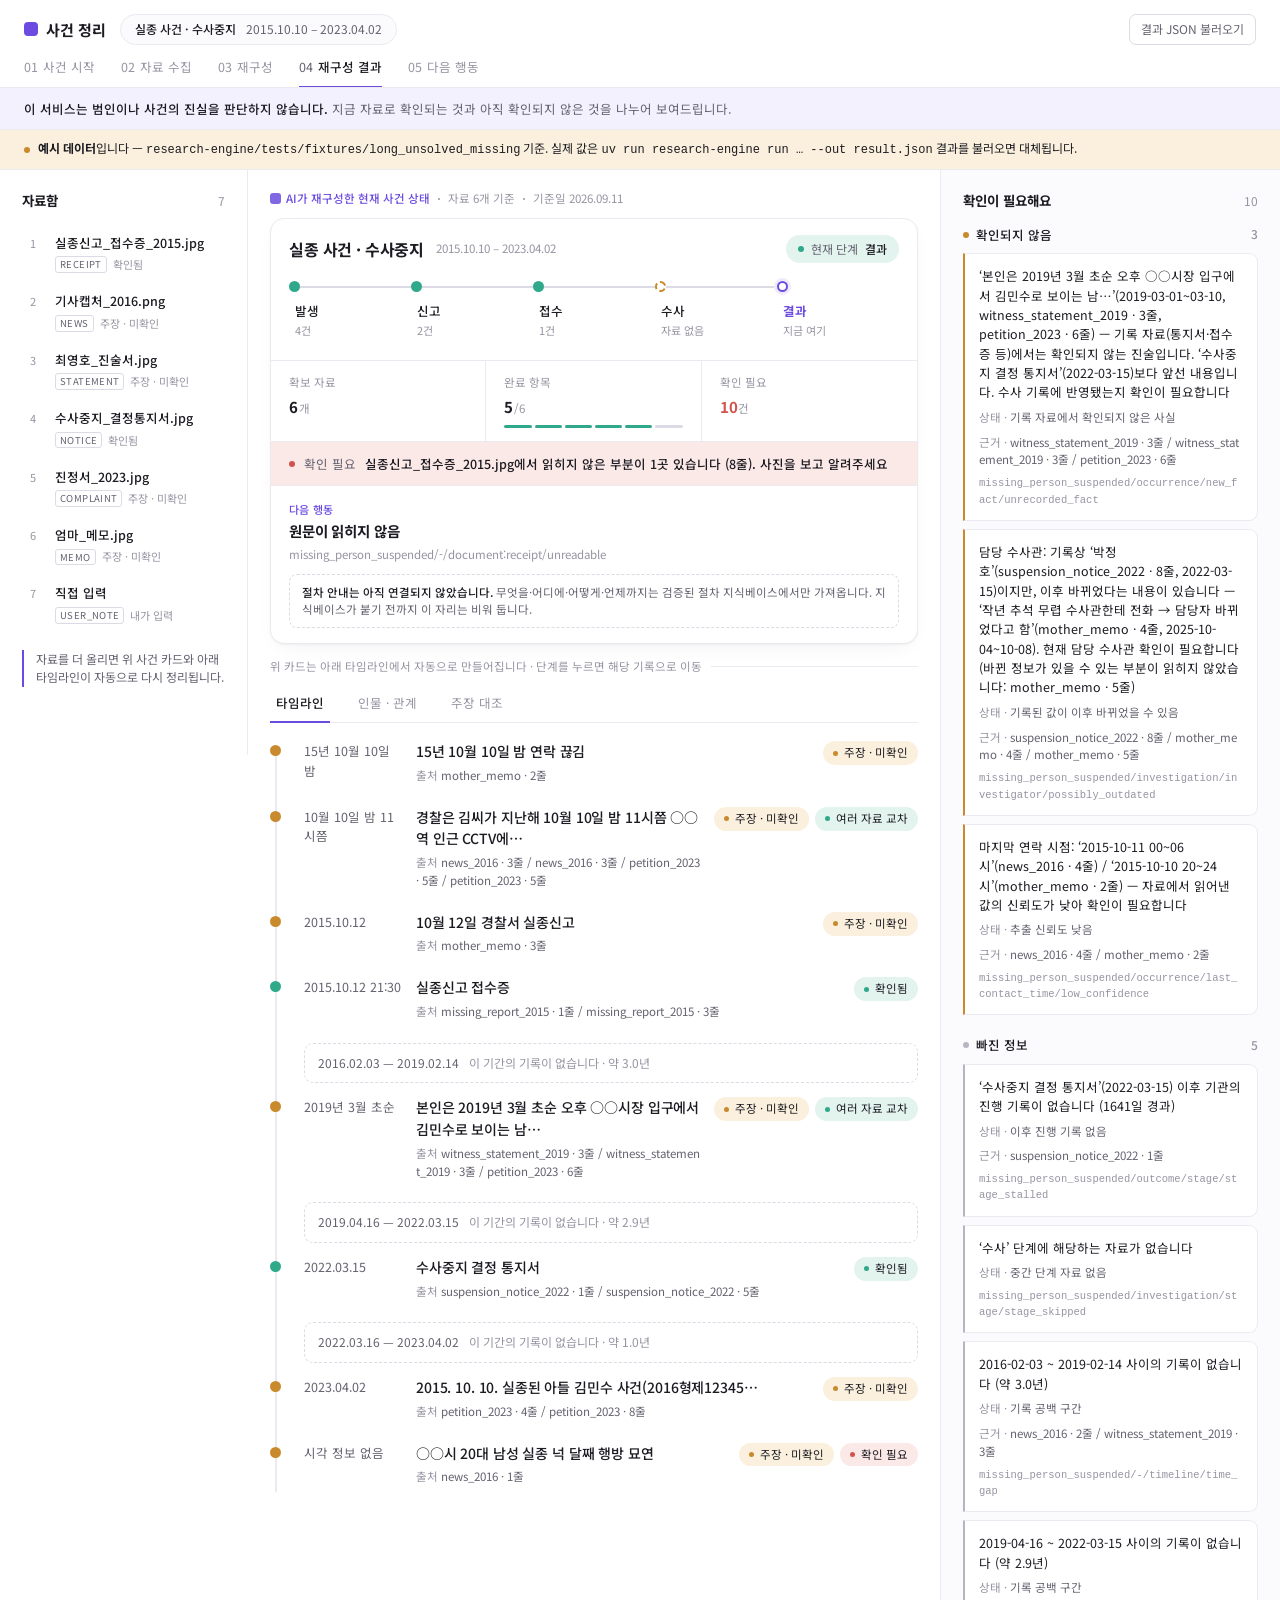
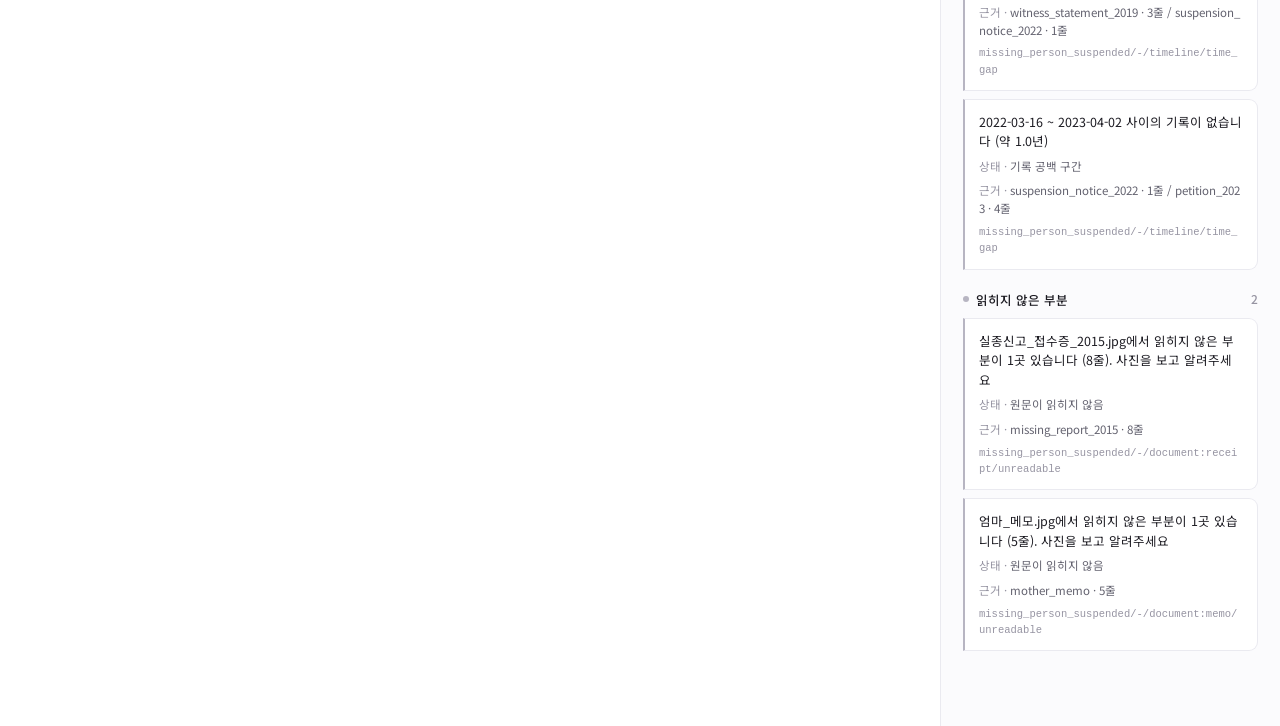
==== commit 09149782: "fix: 타임라인 flags 를 한국어로 바꾸고 중복 배지 제거 두 번째 사건 유형(used_goods_fraud)으로 교차 검증하면서 발견.  - claim_only / user" ====
--- a/case-card/index.html
+++ b/case-card/index.html
@@ -326,6 +326,12 @@
   user:      {cls:"self", text:"내가 입력"},
 };
 
+// TimelineEvent.flags (timeline/builder.py)
+// claim_only · user_input 은 evidence_level 배지가 이미 말하므로 다시 띄우지 않는다.
+const FLAGS = {
+  multi_source: {cls:"ok", text:"여러 자료 교차"},
+};
+
 // IssueCategory → 우측 패널 묶음 (schema/analysis.py ISSUE_CATEGORY_LABELS)
 const CATEGORY = {
   inconsistency:{label:"자료끼리 어긋남", cls:"bad"},
@@ -521,7 +527,10 @@
     const badge = EVIDENCE[ev.evidence_level] || EVIDENCE.statement;
     const pills = [`<span class="pill ${badge.cls}">${badge.text}</span>`];
     if(ev.needs_confirmation) pills.push(`<span class="pill bad">확인 필요</span>`);
-    (ev.flags || []).forEach(f => pills.push(`<span class="pill warn">${esc(f)}</span>`));
+    (ev.flags || []).forEach(f => {
+      const m = FLAGS[f];
+      if(m) pills.push(`<span class="pill ${m.cls}">${m.text}</span>`);
+    });
 
     return `
       <li data-ev="${esc(ev.evidence_level)}" id="tl-${esc(ev.timeline_event_id)}" data-stage="${esc(ev.stage)}">
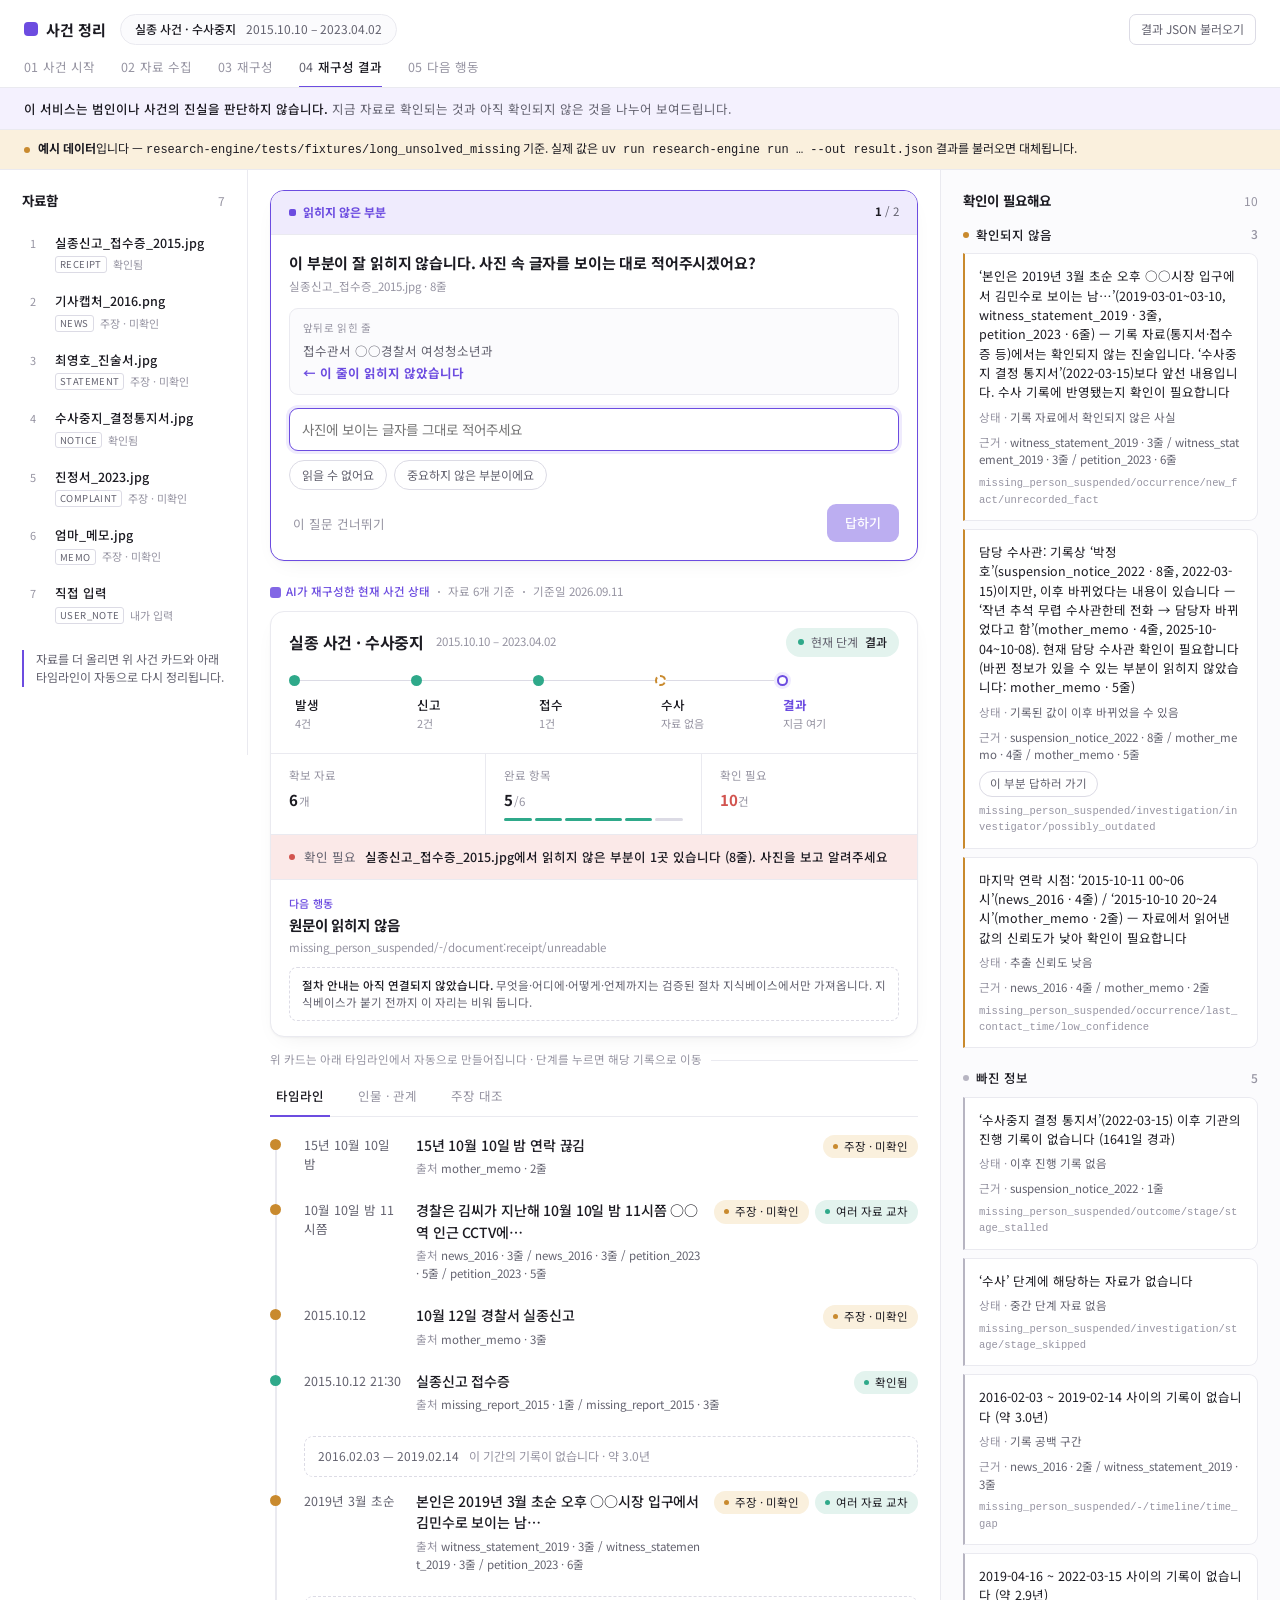
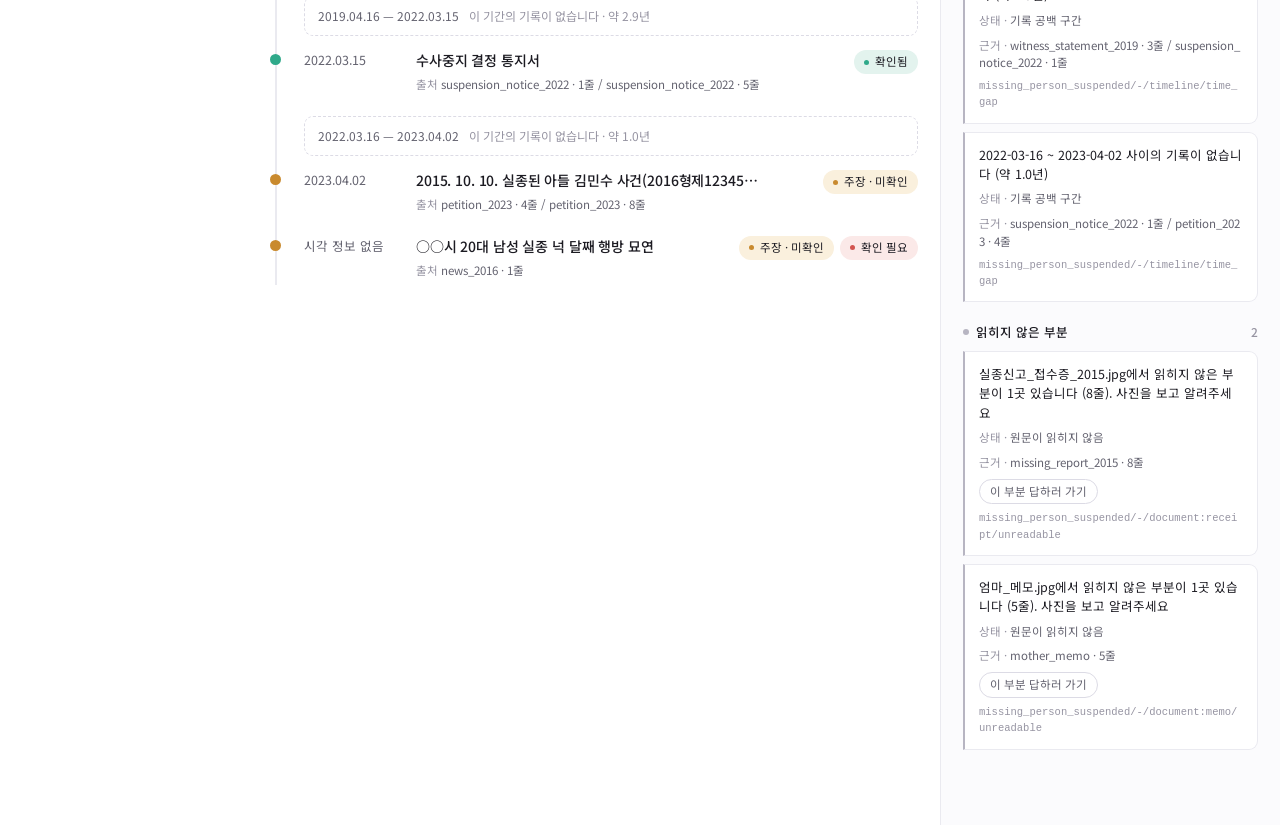
==== commit 72d66b85: "feat: 되묻기 화면 추가 읽히지 않은 부분을 사용자에게 묻는 화면. 엔진이 clarifications 를 주고 있었는데 카드가 쓰지 않고 있었다. 다음 행동이 "원문이 읽히지 " ====
--- a/case-card/index.html
+++ b/case-card/index.html
@@ -99,6 +99,50 @@
   .kind{border:1px solid var(--line-2);border-radius:3px;padding:0 4px;font-size:9.5px;letter-spacing:.04em;color:var(--ink-2)}
   .hint{margin-top:18px;padding-left:12px;border-left:2px solid var(--accent);font-size:12px;color:var(--ink-2)}
 
+  /* ── 되묻기 ── 한 화면에 하나만 묻는다 (schema/document.py ClarificationRequest) */
+  .ask{border:1px solid var(--accent);border-radius:14px;background:var(--raised);
+       box-shadow:var(--shadow);margin-bottom:22px;overflow:hidden}
+  .ask[hidden]{display:none!important}
+  .ask-head{display:flex;align-items:center;gap:10px;padding:12px 18px;
+            background:var(--accent-soft);border-bottom:1px solid var(--line);flex-wrap:wrap}
+  .ask-k{font-size:12px;font-weight:700;color:var(--accent);display:flex;align-items:center;gap:7px}
+  .ask-k::before{content:"";width:7px;height:7px;border-radius:2px;background:var(--accent)}
+  .ask-n{margin-left:auto;font-size:11.5px;color:var(--ink-2);font-variant-numeric:tabular-nums}
+  .ask-n b{color:var(--ink);font-weight:700}
+  .ask-body{padding:16px 18px 18px}
+  .ask-q{margin:0 0 4px;font-size:15px;font-weight:700;letter-spacing:-.01em}
+  .ask-where{font-size:11.5px;color:var(--ink-3);margin-bottom:12px;word-break:break-all}
+  .ask-ctx{background:var(--sunken);border:1px solid var(--line);border-radius:9px;
+           padding:11px 13px;margin-bottom:13px;font-size:12.5px;color:var(--ink-2)}
+  .ask-ctx .ctxk{display:block;font-size:10.5px;color:var(--ink-3);margin-bottom:5px;letter-spacing:.03em}
+  .ask-ctx p{margin:0 0 3px}
+  .ask-ctx p:last-child{margin:0}
+  .ask-ctx .blank{color:var(--accent);font-weight:700}
+  .ask-in{width:100%;border:1px solid var(--line-2);border-radius:9px;padding:10px 12px;
+          font:inherit;font-size:13.5px;background:var(--bg);color:var(--ink)}
+  .ask-in:focus{outline:none;border-color:var(--accent);box-shadow:0 0 0 3px var(--accent-soft)}
+  .ask-opts{display:flex;gap:7px;margin-top:9px;flex-wrap:wrap}
+  .ask-opt{border:1px solid var(--line-2);border-radius:999px;padding:5px 12px;font-size:12px;color:var(--ink-2)}
+  .ask-opt:hover{border-color:var(--accent);color:var(--accent)}
+  .ask-act{display:flex;gap:8px;margin-top:14px;align-items:center;flex-wrap:wrap}
+  .ask-act .skip{font-size:12.5px;color:var(--ink-3);padding:8px 4px}
+  .ask-act .skip:hover{color:var(--ink-2)}
+  .ask-act .go{margin-left:auto;background:var(--accent);color:#fff;border-radius:9px;
+               padding:9px 18px;font-size:13px;font-weight:500}
+  .ask-act .go:hover{filter:brightness(1.08)}
+  .ask-act .go:disabled{opacity:.45;cursor:default;filter:none}
+
+  .ask-done{border-color:var(--ok)}
+  .ask-done .ask-head{background:var(--ok-bg)}
+  .ask-done .ask-k{color:var(--ink)}
+  .ask-done .ask-k::before{background:var(--ok);border-radius:50%}
+  .ask-out{width:100%;min-height:74px;border:1px solid var(--line-2);border-radius:9px;
+           padding:10px 12px;font-family:ui-monospace,monospace;font-size:11.5px;
+           background:var(--sunken);color:var(--ink-2);resize:vertical}
+  .ask-note{font-size:12px;color:var(--ink-2);margin:0 0 11px}
+  .ask-note code{font-family:ui-monospace,monospace;font-size:11.5px;
+                 background:var(--sunken);padding:1px 5px;border-radius:3px}
+
   /* ── 사건 카드 ── */
   .eyebrow{display:flex;align-items:center;gap:8px;margin-bottom:10px;font-size:11.5px;color:var(--ink-3);flex-wrap:wrap}
   .eyebrow strong{color:var(--accent);font-weight:500;display:flex;align-items:center;gap:5px}
@@ -257,6 +301,46 @@
   </aside>
 
   <section class="col">
+
+    <!-- 되묻기: 한 번에 하나만 묻는다 -->
+    <section class="ask" id="ask" hidden>
+      <div class="ask-head">
+        <span class="ask-k" id="askKind">읽히지 않은 부분</span>
+        <span class="ask-n"><b id="askIdx">1</b> / <span id="askTotal">1</span></span>
+      </div>
+      <div class="ask-body">
+        <p class="ask-q" id="askQ"></p>
+        <div class="ask-where" id="askWhere"></div>
+        <div class="ask-ctx" id="askCtx" hidden></div>
+        <input class="ask-in" id="askInput" type="text" autocomplete="off"
+               placeholder="사진에 보이는 글자를 그대로 적어주세요">
+        <div class="ask-opts" id="askOpts"></div>
+        <div class="ask-act">
+          <button class="skip" id="askSkip">이 질문 건너뛰기</button>
+          <button class="go" id="askSave" disabled>답하기</button>
+        </div>
+      </div>
+    </section>
+
+    <!-- 답변 모음 -->
+    <section class="ask ask-done" id="askDone" hidden>
+      <div class="ask-head">
+        <span class="ask-k" id="askDoneK">되물을 질문에 모두 답했습니다</span>
+        <button class="ask-opt" id="askReopen" style="margin-left:auto">다시 보기</button>
+      </div>
+      <div class="ask-body">
+        <p class="ask-note">
+          답변은 이 화면에만 저장됩니다. 아래 내용을 <code>pipeline.answer()</code>에 넣어
+          다시 분석해야 카드와 타임라인에 반영됩니다.
+        </p>
+        <textarea class="ask-out" id="askOut" readonly></textarea>
+        <div class="ask-act">
+          <button class="ask-opt" id="askCopy">복사</button>
+          <span style="font-size:11.5px;color:var(--ink-3)" id="askCopied"></span>
+        </div>
+      </div>
+    </section>
+
     <div class="eyebrow">
       <strong>AI가 재구성한 현재 사건 상태</strong>
       <span class="dot"></span><span id="basis">—</span>
@@ -422,6 +506,7 @@
   renderNext(card.next_trigger, issues);
   renderTimeline(timeline);
   renderIssues(issues);
+  renderAsk(result.clarifications || []);
 }
 
 function timelineSpan(events){
@@ -556,13 +641,18 @@
 
   const html = CATEGORY_ORDER.filter(c => byCat[c]).map(c => {
     const meta = CATEGORY[c];
-    const items = byCat[c].map(i => `
+    const items = byCat[c].map(i => {
+      const reqs = i.clarification_request_ids || [];
+      return `
       <div class="issue ${meta.cls}">
         <p>${esc(i.message)}</p>
         <p class="how">상태 · <b>${esc(CONDITION[i.condition] || i.condition)}</b></p>
         ${i.sources && i.sources.length ? `<p class="how">근거 · <b>${esc(srcText(i.sources))}</b></p>` : ""}
+        ${reqs.length ? `<p class="how"><button class="ask-opt" data-goask="${esc(reqs[0])}"
+            style="padding:3px 10px;font-size:11.5px">이 부분 답하러 가기</button></p>` : ""}
         <p class="trig">${esc(i.trigger ? i.trigger.key : "")}</p>
-      </div>`).join("");
+      </div>`;
+    }).join("");
     return `<div class="group">
       <div class="grouphead ${meta.cls}">${meta.label}<em>${byCat[c].length}</em></div>
       ${items}
@@ -571,6 +661,112 @@
 
   $("issueGroups").innerHTML = html || `<p class="empty">확인이 필요한 항목이 없습니다.</p>`;
 }
+
+/* ── 되묻기 ────────────────────────────────────────────────
+   ClarificationRequest 는 "한 화면에 하나만 묻는다"(schema/document.py).
+   여기서 받은 답은 화면에만 쌓이고, 실제 반영은 pipeline.answer() 가 한다.
+   ────────────────────────────────────────────────────────── */
+
+const KIND_LABEL = {
+  unreadable_text:"읽히지 않은 부분",
+  ambiguous_date:"날짜가 여러 가지로 읽힙니다",
+};
+
+let ASK = {queue:[], at:0, answers:{}};
+
+function renderAsk(clarifications){
+  ASK.queue = (clarifications || [])
+    .filter(c => c.status === "pending")
+    .sort((a,b) => (a.priority ?? 99) - (b.priority ?? 99));
+  ASK.at = 0;
+  showAsk();
+}
+
+function showAsk(){
+  const q = ASK.queue[ASK.at];
+  const answered = Object.keys(ASK.answers).length;
+
+  if(!q){
+    $("ask").hidden = true;
+    // 물을 게 원래 없었으면 완료 패널도 띄우지 않는다
+    $("askDone").hidden = ASK.queue.length === 0;
+    if(ASK.queue.length){
+      $("askDoneK").textContent = answered
+        ? `되물을 질문 ${ASK.queue.length}개 중 ${answered}개에 답했습니다`
+        : "되물을 질문을 모두 건너뛰었습니다";
+      $("askOut").value = JSON.stringify(
+        Object.entries(ASK.answers).map(([request_id, answer]) => ({request_id, answer})),
+        null, 2);
+    }
+    return;
+  }
+
+  $("askDone").hidden = true;
+  $("ask").hidden = false;
+  $("askKind").textContent = KIND_LABEL[q.kind] || q.kind;
+  $("askIdx").textContent = ASK.at + 1;
+  $("askTotal").textContent = ASK.queue.length;
+  $("askQ").textContent = q.question;
+
+  const doc = (DATA?.documents || []).find(d => d.doc_id === q.doc_id);
+  $("askWhere").textContent =
+    `${doc ? doc.file_name : q.doc_id}${q.line_no ? ` · ${q.line_no}줄` : ""}`;
+
+  const ctx = q.context || [];
+  $("askCtx").hidden = !ctx.length;
+  if(ctx.length){
+    $("askCtx").innerHTML =
+      `<span class="ctxk">앞뒤로 읽힌 줄</span>` +
+      ctx.map(l => `<p>${esc(l)}</p>`).join("") +
+      `<p class="blank">← 이 줄이 읽히지 않았습니다</p>`;
+  }
+
+  $("askOpts").innerHTML = (q.options || [])
+    .map((o,i) => `<button class="ask-opt" data-opt="${i}">${esc(o)}</button>`).join("");
+
+  const input = $("askInput");
+  input.value = ASK.answers[q.request_id] || "";
+  $("askSave").disabled = !input.value.trim();
+  input.focus();
+}
+
+function saveAnswer(text){
+  const q = ASK.queue[ASK.at];
+  if(!q || !text.trim()) return;
+  ASK.answers[q.request_id] = text.trim();
+  ASK.at += 1;
+  showAsk();
+}
+
+$("askInput").addEventListener("input", e => { $("askSave").disabled = !e.target.value.trim(); });
+$("askInput").addEventListener("keydown", e => { if(e.key === "Enter") saveAnswer(e.target.value); });
+$("askSave").addEventListener("click", () => saveAnswer($("askInput").value));
+$("askSkip").addEventListener("click", () => { ASK.at += 1; showAsk(); });
+$("askOpts").addEventListener("click", e => {
+  const b = e.target.closest("[data-opt]"); if(!b) return;
+  saveAnswer(b.textContent);
+});
+$("askReopen").addEventListener("click", () => { ASK.at = 0; showAsk(); });
+
+// 확인이 필요해요 항목 → 해당 질문으로 이동
+$("issueGroups").addEventListener("click", e => {
+  const b = e.target.closest("[data-goask]"); if(!b) return;
+  const idx = ASK.queue.findIndex(q => q.request_id === b.dataset.goask);
+  if(idx < 0) return;
+  ASK.at = idx;
+  showAsk();
+  $("ask").scrollIntoView({behavior:"smooth", block:"center"});
+});
+$("askCopy").addEventListener("click", async () => {
+  try{
+    await navigator.clipboard.writeText($("askOut").value);
+    $("askCopied").textContent = "복사했습니다";
+  }catch{
+    $("askOut").select();
+    $("askCopied").textContent = "Ctrl+C 로 복사하세요";
+  }
+  setTimeout(() => { $("askCopied").textContent = ""; }, 2500);
+});
 
 /* ── 상호작용 ───────────────────────────────────────────── */
 
@@ -642,6 +838,44 @@
       "file_name": "직접 입력",
       "doc_type": "user_note",
       "evidence_level": "user"
+    }
+  ],
+  "clarifications": [
+    {
+      "request_id": "missing_report_2015:u8:q",
+      "kind": "unreadable_text",
+      "question": "이 부분이 잘 읽히지 않습니다. 사진 속 글자를 보이는 대로 적어주시겠어요?",
+      "doc_id": "missing_report_2015",
+      "page": 1,
+      "line_no": 8,
+      "options": [
+        "읽을 수 없어요",
+        "중요하지 않은 부분이에요"
+      ],
+      "context": [
+        "접수관서 ○○경찰서 여성청소년과"
+      ],
+      "priority": 20,
+      "status": "pending",
+      "answer": null
+    },
+    {
+      "request_id": "mother_memo:u5:q",
+      "kind": "unreadable_text",
+      "question": "이 부분이 잘 읽히지 않습니다. 사진 속 글자를 보이는 대로 적어주시겠어요?",
+      "doc_id": "mother_memo",
+      "page": 1,
+      "line_no": 5,
+      "options": [
+        "읽을 수 없어요",
+        "중요하지 않은 부분이에요"
+      ],
+      "context": [
+        "작년 추석 무렵 수사관한테 전화 → 담당자 바뀌었다고 함"
+      ],
+      "priority": 20,
+      "status": "pending",
+      "answer": null
     }
   ],
   "timeline": {
